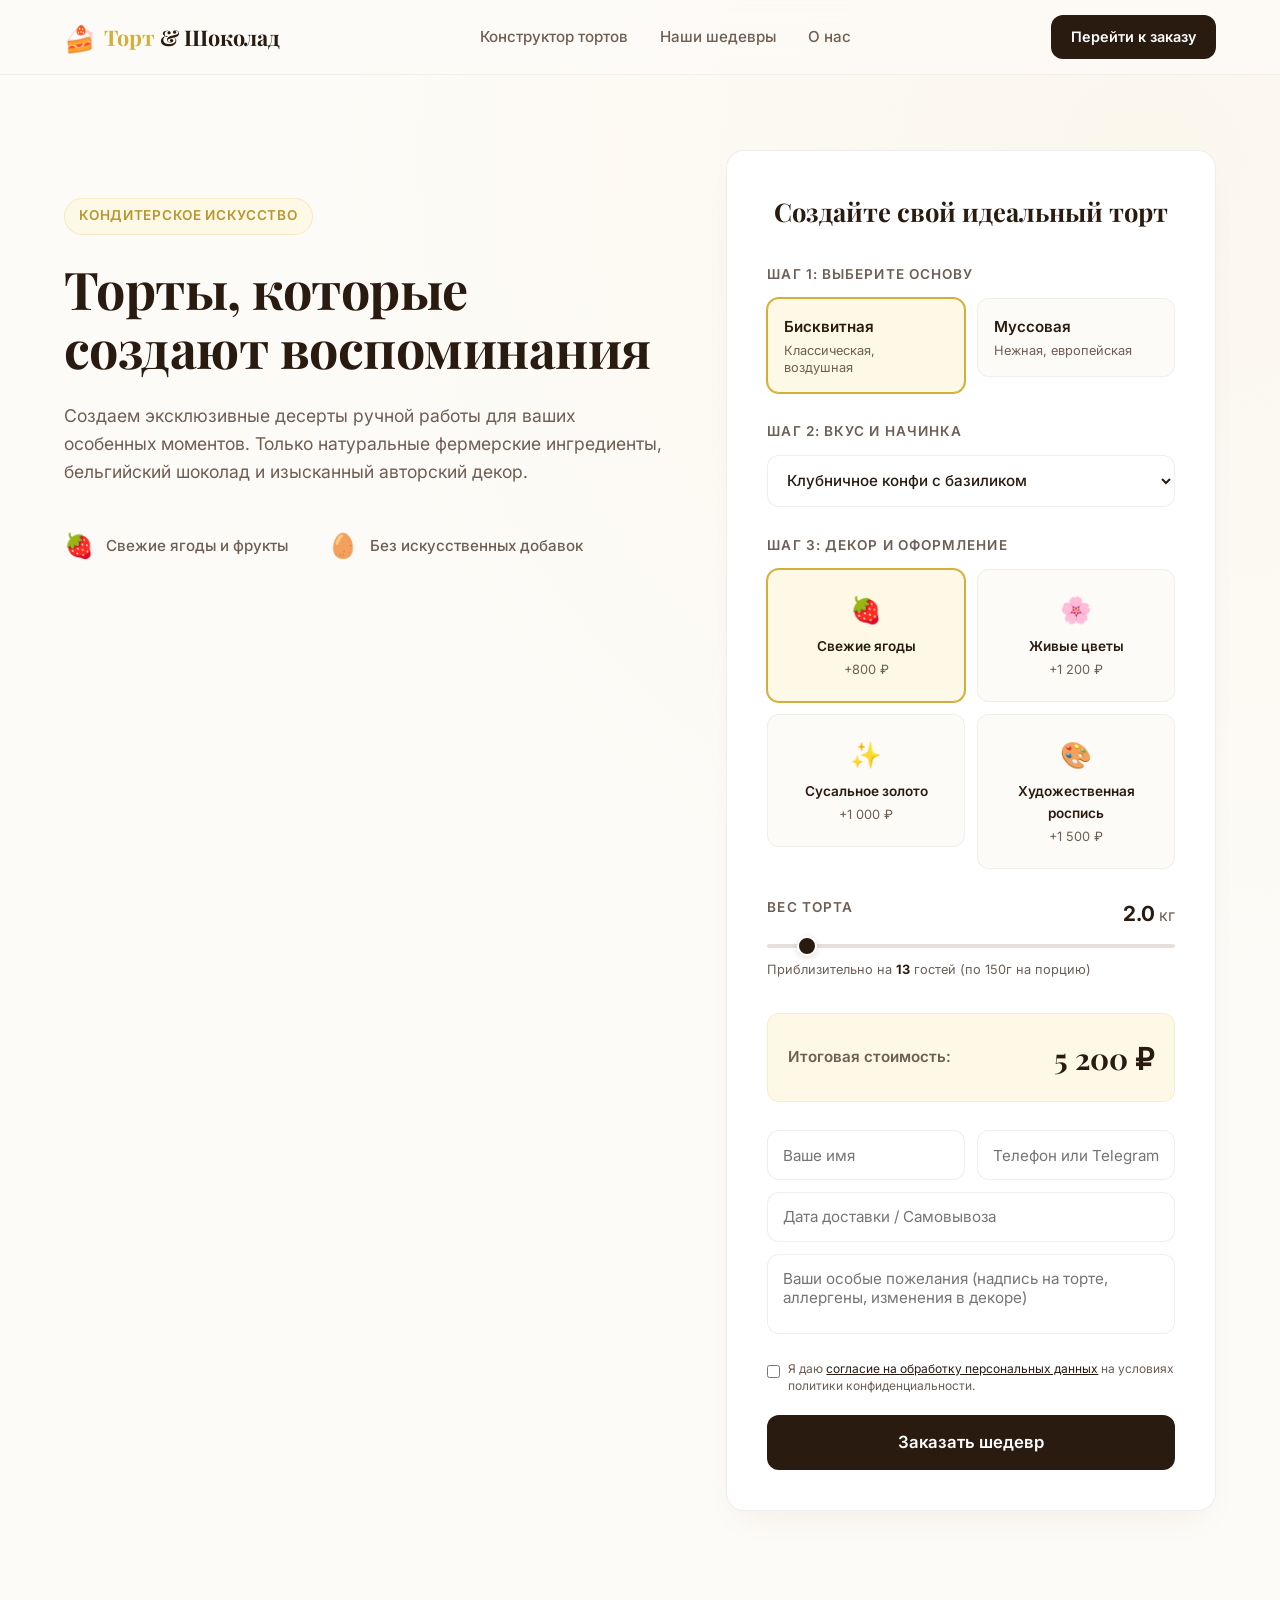
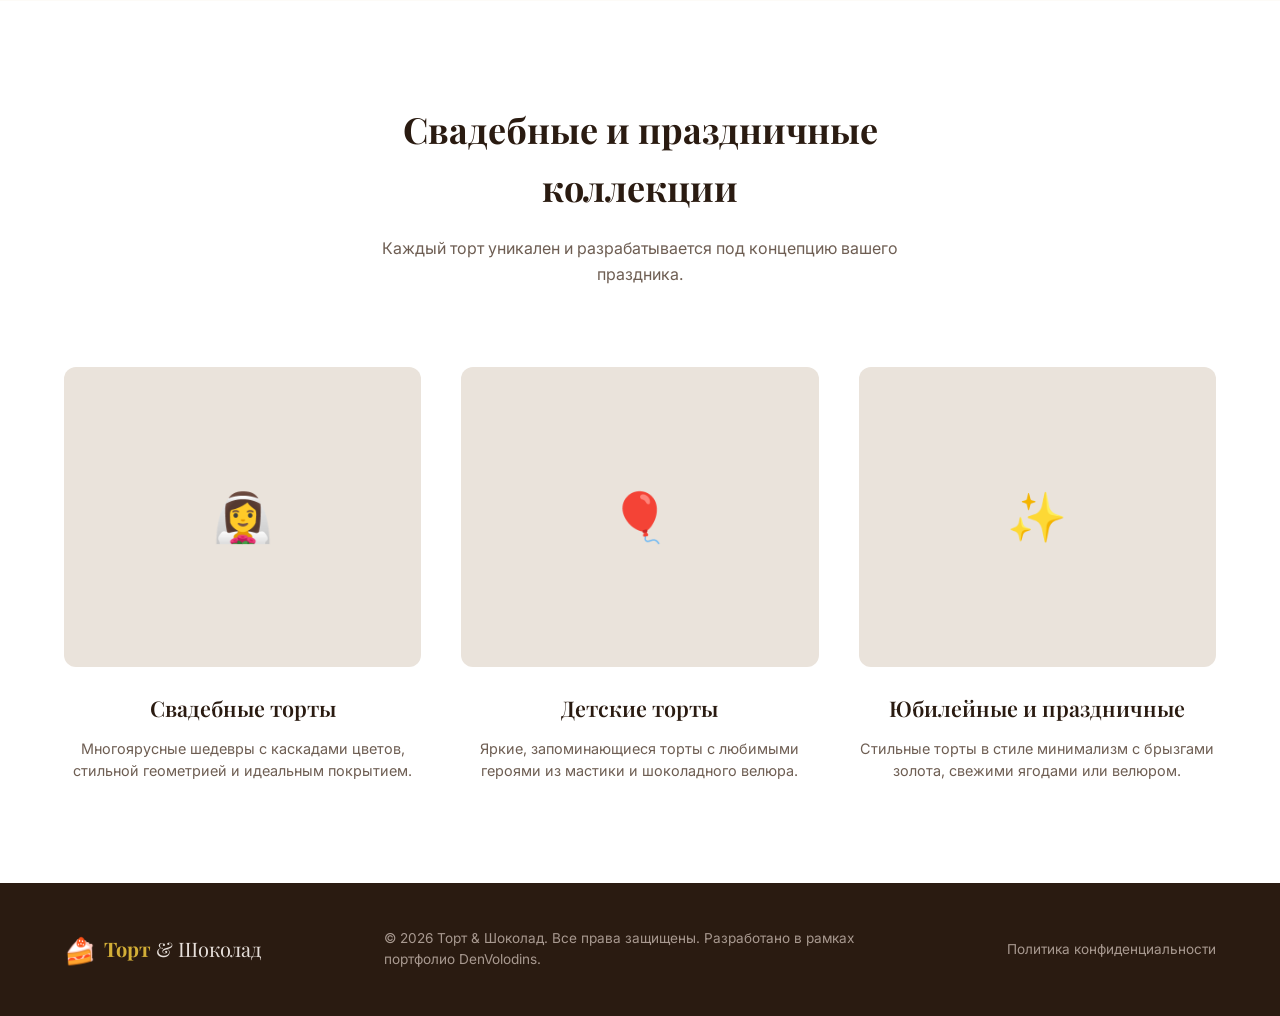
==== index.html @ acee3517 "Initial commit: Premium landing page and deployment script" ====
<!DOCTYPE html>
<html lang="ru">
<head>
    <meta charset="UTF-8">
    <meta name="viewport" content="width=device-width, initial-scale=1.0">
    <title>Торт и Шоколад — Авторские торты на заказ в Москве</title>
    <meta name="description" content="Эксклюзивные торты ручной работы из натуральных ингредиентов. Соберите свой идеальный торт в онлайн-конструкторе. Свадебные, детские и праздничные шедевры.">
    
    <!-- Google Fonts -->
    <link rel="preconnect" href="https://fonts.googleapis.com">
    <link rel="preconnect" href="https://fonts.gstatic.com" crossorigin>
    <link href="https://fonts.googleapis.com/css2?family=Inter:wght@300;400;500;600;700&family=Playfair+Display:ital,wght@0,400;0,600;0,700;1,400&display=swap" rel="stylesheet">
    
    <!-- Styles -->
    <link rel="stylesheet" href="styles.css">
</head>
<body>
    <!-- Header -->
    <header class="header">
        <div class="container header-container">
            <a href="#" class="logo">
                <span class="logo-icon">🍰</span>
                <span class="logo-text"><strong>Торт</strong> & Шоколад</span>
            </a>
            <nav class="nav" aria-label="Основная навигация">
                <a href="#constructor">Конструктор тортов</a>
                <a href="#gallery">Наши шедевры</a>
                <a href="#philosophy">О нас</a>
            </nav>
            <a href="#constructor" class="cta-btn-header">Перейти к заказу</a>
        </div>
    </header>

    <main>
        <!-- Hero Section -->
        <section class="hero-section">
            <div class="container hero-container">
                <div class="hero-info">
                    <span class="badge">Кондитерское искусство</span>
                    <h1>Торты, которые <br>создают воспоминания</h1>
                    <p class="hero-desc">Создаем эксклюзивные десерты ручной работы для ваших особенных моментов. Только натуральные фермерские ингредиенты, бельгийский шоколад и изысканный авторский декор.</p>
                    
                    <div class="features-mini">
                        <div class="feat-mini-item">
                            <span class="feat-icon">🍓</span>
                            <span>Свежие ягоды и фрукты</span>
                        </div>
                        <div class="feat-mini-item">
                            <span class="feat-icon">🥚</span>
                            <span>Без искусственных добавок</span>
                        </div>
                    </div>
                </div>

                <!-- Interactive Cake Constructor -->
                <div class="calc-card" id="constructor">
                    <h2>Создайте свой идеальный торт</h2>
                    
                    <form class="calc-form" id="bakeryForm">
                        <!-- Step 1: Base -->
                        <div class="form-group">
                            <label class="group-title">Шаг 1: Выберите основу</label>
                            <div class="selector-grid">
                                <label class="select-card">
                                    <input type="radio" name="base" value="biscuit" data-price="2200" checked>
                                    <span class="card-box">
                                        <span class="card-name">Бисквитная</span>
                                        <span class="card-desc">Классическая, воздушная</span>
                                    </span>
                                </label>
                                <label class="select-card">
                                    <input type="radio" name="base" value="mousse" data-price="2600">
                                    <span class="card-box">
                                        <span class="card-name">Муссовая</span>
                                        <span class="card-desc">Нежная, европейская</span>
                                    </span>
                                </label>
                            </div>
                        </div>

                        <!-- Step 2: Filling -->
                        <div class="form-group">
                            <label class="group-title">Шаг 2: Вкус и начинка</label>
                            <select id="fillingSelect" name="filling" class="select-input">
                                <option value="strawberry" data-extra="0">Клубничное конфи с базиликом</option>
                                <option value="chocolate" data-extra="200">Шоколадный ганаш с вишней</option>
                                <option value="caramel" data-extra="150">Соленая карамель с арахисом</option>
                                <option value="pistachio" data-extra="400">Фисташка-малина премиум</option>
                            </select>
                        </div>

                        <!-- Step 3: Decor -->
                        <div class="form-group">
                            <label class="group-title">Шаг 3: Декор и оформление</label>
                            <div class="decor-grid">
                                <label class="decor-item">
                                    <input type="checkbox" name="decor" value="berries" data-price="800" checked>
                                    <span class="decor-box">
                                        <span class="decor-icon">🍓</span>
                                        <span class="decor-name">Свежие ягоды</span>
                                        <span class="decor-price">+800 ₽</span>
                                    </span>
                                </label>
                                <label class="decor-item">
                                    <input type="checkbox" name="decor" value="flowers" data-price="1200">
                                    <span class="decor-box">
                                        <span class="decor-icon">🌸</span>
                                        <span class="decor-name">Живые цветы</span>
                                        <span class="decor-price">+1 200 ₽</span>
                                    </span>
                                </label>
                                <label class="decor-item">
                                    <input type="checkbox" name="decor" value="gold" data-price="1000">
                                    <span class="decor-box">
                                        <span class="decor-icon">✨</span>
                                        <span class="decor-name">Сусальное золото</span>
                                        <span class="decor-price">+1 000 ₽</span>
                                    </span>
                                </label>
                                <label class="decor-item">
                                    <input type="checkbox" name="decor" value="paint" data-price="1500">
                                    <span class="decor-box">
                                        <span class="decor-icon">🎨</span>
                                        <span class="decor-name">Художественная роспись</span>
                                        <span class="decor-price">+1 500 ₽</span>
                                    </span>
                                </label>
                            </div>
                        </div>

                        <!-- Step 4: Weight Slider -->
                        <div class="form-group">
                            <div class="slider-header">
                                <label for="weightRange" class="group-title">Вес торта</label>
                                <span class="slider-value"><strong id="weightVal">2.0</strong> кг</span>
                            </div>
                            <input type="range" id="weightRange" name="weight" min="1.5" max="8.0" step="0.5" value="2.0" class="range-slider">
                            <div class="servings-note">Приблизительно на <strong id="servingsVal">13</strong> гостей (по 150г на порцию)</div>
                        </div>

                        <!-- Price -->
                        <div class="price-display">
                            <span class="price-label">Итоговая стоимость:</span>
                            <span class="price-amount"><span id="totalPrice">5 200</span> ₽</span>
                        </div>

                        <!-- Contact Details -->
                        <div class="contact-inputs">
                            <div class="input-row">
                                <input type="text" name="name" placeholder="Ваше имя" required class="text-input">
                                <input type="text" name="contact" placeholder="Телефон или Telegram" required class="text-input">
                            </div>
                            <div class="input-row-single">
                                <input type="text" name="delivery" placeholder="Дата доставки / Самовывоза" required class="text-input" onfocus="(this.type='date')" onblur="if(!this.value)this.type='text'">
                            </div>
                            <textarea name="wishes" placeholder="Ваши особые пожелания (надпись на торте, аллергены, изменения в декоре)" class="textarea-input"></textarea>
                        </div>

                        <!-- Agreement Checkbox -->
                        <div class="form-agreement">
                            <input type="checkbox" id="agree" name="agreement" required>
                            <label for="agree">
                                Я даю <a href="privacy.html" target="_blank">согласие на обработку персональных данных</a> на условиях политики конфиденциальности.
                            </label>
                        </div>

                        <button type="submit" class="submit-btn">Заказать шедевр</button>
                    </form>
                </div>
            </div>
        </section>

        <!-- Gallery Section -->
        <section class="gallery-section" id="gallery">
            <div class="container">
                <div class="section-head">
                    <h2>Свадебные и праздничные коллекции</h2>
                    <p>Каждый торт уникален и разрабатывается под концепцию вашего праздника.</p>
                </div>
                <div class="gallery-grid">
                    <div class="gallery-card">
                        <div class="card-img-placeholder" style="background-color: #eae3db; height: 300px; border-radius: 12px; display: flex; align-items: center; justify-content: center; font-size: 3rem;">👰‍♀️</div>
                        <h3>Свадебные торты</h3>
                        <p>Многоярусные шедевры с каскадами цветов, стильной геометрией и идеальным покрытием.</p>
                    </div>
                    <div class="gallery-card">
                        <div class="card-img-placeholder" style="background-color: #eae3db; height: 300px; border-radius: 12px; display: flex; align-items: center; justify-content: center; font-size: 3rem;">🎈</div>
                        <h3>Детские торты</h3>
                        <p>Яркие, запоминающиеся торты с любимыми героями из мастики и шоколадного велюра.</p>
                    </div>
                    <div class="gallery-card">
                        <div class="card-img-placeholder" style="background-color: #eae3db; height: 300px; border-radius: 12px; display: flex; align-items: center; justify-content: center; font-size: 3rem;">✨</div>
                        <h3>Юбилейные и праздничные</h3>
                        <p>Стильные торты в стиле минимализм с брызгами золота, свежими ягодами или велюром.</p>
                    </div>
                </div>
            </div>
        </section>
    </main>

    <!-- Footer -->
    <footer class="footer">
        <div class="container footer-container">
            <div class="footer-brand">
                <span class="logo-icon">🍰</span>
                <span><strong>Торт</strong> & Шоколад</span>
            </div>
            <p class="footer-copy">&copy; 2026 Торт & Шоколад. Все права защищены. Разработано в рамках портфолио DenVolodins.</p>
            <a href="privacy.html" class="footer-link" target="_blank">Политика конфиденциальности</a>
        </div>
    </footer>

    <!-- Scripts -->
    <script src="script.js"></script>
</body>
</html>
---- styles.css ----
/* ==========================================
   BAKERY LANDING STYLES (styles.css)
   ========================================== */

:root {
    --primary: #d4af37;      /* Gold */
    --primary-hover: #b8962d;
    --primary-light: #fef9e7;
    --bg-body: #fdfbf7;      /* Warm Cream */
    --text-main: #2a1b11;    /* Chocolate */
    --text-muted: #6e5e53;   /* Warm Gray-Brown */
    --card-bg: #ffffff;
    --card-border: rgba(62, 39, 35, 0.08);
    --radius-lg: 18px;
    --radius-md: 12px;
    --shadow: 0 16px 36px -12px rgba(62, 39, 35, 0.06);
    --transition: all 0.25s cubic-bezier(0.4, 0, 0.2, 1);
}

* {
    box-sizing: border-box;
    margin: 0;
    padding: 0;
}

body {
    font-family: 'Inter', sans-serif;
    background-color: var(--bg-body);
    color: var(--text-main);
    line-height: 1.6;
    -webkit-font-smoothing: antialiased;
}

.container {
    max-width: 1200px;
    margin: 0 auto;
    padding: 0 1.5rem;
}

/* Header */
.header {
    background: rgba(253, 251, 247, 0.85);
    backdrop-filter: blur(12px);
    border-bottom: 1px solid rgba(62, 39, 35, 0.05);
    position: fixed;
    top: 0;
    left: 0;
    right: 0;
    z-index: 100;
    height: 75px;
}

.header-container {
    display: flex;
    justify-content: space-between;
    align-items: center;
    height: 100%;
}

.logo {
    display: flex;
    align-items: center;
    gap: 0.5rem;
    text-decoration: none;
    color: var(--text-main);
    font-family: 'Playfair Display', serif;
    font-size: 1.35rem;
    font-weight: 700;
}

.logo-icon {
    font-size: 1.6rem;
}

.logo-text strong {
    color: var(--primary);
}

.nav {
    display: flex;
    gap: 2rem;
}

.nav a {
    text-decoration: none;
    color: var(--text-muted);
    font-weight: 500;
    font-size: 0.95rem;
    transition: var(--transition);
}

.nav a:hover {
    color: var(--primary-hover);
}

.cta-btn-header {
    background: var(--text-main);
    color: white;
    padding: 0.65rem 1.25rem;
    border-radius: var(--radius-md);
    text-decoration: none;
    font-weight: 600;
    font-size: 0.9rem;
    transition: var(--transition);
}

.cta-btn-header:hover {
    background: var(--primary);
    transform: translateY(-1px);
}

/* Hero Section */
.hero-section {
    padding-top: 150px;
    padding-bottom: 90px;
    background: radial-gradient(circle at 90% 10%, rgba(212, 175, 55, 0.05) 0%, transparent 45%);
}

.hero-container {
    display: grid;
    grid-template-columns: 1.1fr 0.9fr;
    gap: 4rem;
    align-items: start;
}

.hero-info {
    padding-top: 3rem;
}

.badge {
    display: inline-block;
    background: var(--primary-light);
    color: var(--primary-hover);
    border: 1px solid rgba(212, 175, 55, 0.2);
    padding: 0.4rem 0.9rem;
    border-radius: 50px;
    font-weight: 600;
    font-size: 0.85rem;
    margin-bottom: 1.5rem;
    letter-spacing: 0.05em;
    text-transform: uppercase;
}

h1 {
    font-family: 'Playfair Display', serif;
    font-size: 3.25rem;
    font-weight: 700;
    line-height: 1.15;
    letter-spacing: -0.01em;
    margin-bottom: 1.5rem;
}

.hero-desc {
    font-size: 1.1rem;
    color: var(--text-muted);
    margin-bottom: 2.5rem;
}

.features-mini {
    display: flex;
    gap: 2.5rem;
}

.feat-mini-item {
    display: flex;
    align-items: center;
    gap: 0.75rem;
    font-weight: 500;
    font-size: 0.95rem;
    color: var(--text-muted);
}

.feat-icon {
    font-size: 1.5rem;
}

/* Calculator Card */
.calc-card {
    background: var(--card-bg);
    border: 1px solid var(--card-border);
    border-radius: var(--radius-lg);
    padding: 2.5rem;
    box-shadow: var(--shadow);
}

.calc-card h2 {
    font-family: 'Playfair Display', serif;
    font-size: 1.6rem;
    font-weight: 700;
    margin-bottom: 2rem;
    text-align: center;
}

.form-group {
    margin-bottom: 1.75rem;
}

.group-title {
    display: block;
    font-size: 0.85rem;
    font-weight: 600;
    text-transform: uppercase;
    letter-spacing: 0.08em;
    color: var(--text-muted);
    margin-bottom: 0.75rem;
}

/* Selector Grid for Base */
.selector-grid {
    display: grid;
    grid-template-columns: 1fr 1fr;
    gap: 0.75rem;
}

.select-card {
    cursor: pointer;
}

.select-card input {
    display: none;
}

.card-box {
    display: flex;
    flex-direction: column;
    background: var(--bg-body);
    border: 1px solid rgba(62, 39, 35, 0.06);
    border-radius: var(--radius-md);
    padding: 1rem;
    transition: var(--transition);
}

.card-name {
    font-weight: 600;
    font-size: 0.95rem;
    margin-bottom: 0.25rem;
}

.card-desc {
    font-size: 0.8rem;
    color: var(--text-muted);
    line-height: 1.3;
}

.select-card input:checked + .card-box {
    border-color: var(--primary);
    background: var(--primary-light);
    box-shadow: 0 0 0 1px var(--primary);
}

/* Select Input */
.select-input {
    width: 100%;
    padding: 0.9rem;
    border-radius: var(--radius-md);
    border: 1px solid rgba(62, 39, 35, 0.08);
    font-family: inherit;
    font-size: 0.95rem;
    font-weight: 500;
    outline: none;
    background-color: white;
    cursor: pointer;
    color: var(--text-main);
    transition: var(--transition);
}

.select-input:focus {
    border-color: var(--primary);
}

/* Decor Grid */
.decor-grid {
    display: grid;
    grid-template-columns: repeat(2, 1fr);
    gap: 0.75rem;
}

.decor-item {
    cursor: pointer;
}

.decor-item input {
    display: none;
}

.decor-box {
    display: flex;
    flex-direction: column;
    align-items: center;
    text-align: center;
    background: var(--bg-body);
    border: 1px solid rgba(62, 39, 35, 0.06);
    border-radius: var(--radius-md);
    padding: 1.25rem 0.75rem;
    transition: var(--transition);
}

.decor-icon {
    font-size: 1.6rem;
    margin-bottom: 0.35rem;
}

.decor-name {
    font-size: 0.85rem;
    font-weight: 600;
}

.decor-price {
    font-size: 0.8rem;
    color: var(--text-muted);
    margin-top: 0.15rem;
}

.decor-item input:checked + .decor-box {
    border-color: var(--primary);
    background: var(--primary-light);
    color: var(--text-main);
    box-shadow: 0 0 0 1px var(--primary);
}

/* Slider */
.slider-header {
    display: flex;
    justify-content: space-between;
    align-items: center;
}

.slider-value {
    font-size: 1rem;
    color: var(--text-muted);
}

.slider-value strong {
    font-size: 1.3rem;
    color: var(--text-main);
}

.range-slider {
    width: 100%;
    height: 4px;
    background: #e6dfda;
    border-radius: 5px;
    outline: none;
    -webkit-appearance: none;
    margin-top: 0.6rem;
    margin-bottom: 0.5rem;
}

.range-slider::-webkit-slider-thumb {
    -webkit-appearance: none;
    width: 20px;
    height: 20px;
    border-radius: 50%;
    background: var(--text-main);
    border: 2px solid white;
    cursor: pointer;
    box-shadow: 0 2px 6px rgba(62, 39, 35, 0.15);
    transition: var(--transition);
}

.range-slider::-webkit-slider-thumb:hover {
    transform: scale(1.15);
    background: var(--primary);
}

.servings-note {
    font-size: 0.8rem;
    color: var(--text-muted);
    margin-top: 0.25rem;
}

.servings-note strong {
    color: var(--text-main);
}

/* Price Display */
.price-display {
    background: var(--primary-light);
    border-radius: var(--radius-md);
    padding: 1.25rem;
    display: flex;
    justify-content: space-between;
    align-items: center;
    margin-top: 2rem;
    border: 1px solid rgba(212, 175, 55, 0.15);
}

.price-label {
    font-size: 0.95rem;
    font-weight: 600;
    color: var(--text-muted);
}

.price-amount {
    font-size: 1.85rem;
    font-weight: 700;
    color: var(--text-main);
    font-family: 'Playfair Display', serif;
}

/* Contact Details */
.contact-inputs {
    margin-top: 1.75rem;
}

.input-row {
    display: grid;
    grid-template-columns: 1fr 1fr;
    gap: 0.75rem;
    margin-bottom: 0.75rem;
}

.input-row-single {
    margin-bottom: 0.75rem;
}

.text-input, .textarea-input {
    width: 100%;
    padding: 0.9rem;
    border-radius: var(--radius-md);
    border: 1px solid rgba(62, 39, 35, 0.08);
    font-family: inherit;
    font-size: 0.95rem;
    outline: none;
    transition: var(--transition);
}

.text-input:focus, .textarea-input:focus {
    border-color: var(--primary);
    background: white;
}

.textarea-input {
    height: 80px;
    resize: none;
}

/* Agreement Checkbox */
.form-agreement {
    display: flex;
    gap: 0.5rem;
    align-items: flex-start;
    margin-top: 1.25rem;
    margin-bottom: 1.25rem;
}

.form-agreement input {
    margin-top: 0.25rem;
    cursor: pointer;
}

.form-agreement label {
    font-size: 0.75rem;
    color: var(--text-muted);
    line-height: 1.4;
}

.form-agreement a {
    color: var(--text-main);
    text-decoration: underline;
}

/* Submit Button */
.submit-btn {
    width: 100%;
    background: var(--text-main);
    color: white;
    border: none;
    padding: 1.1rem;
    border-radius: var(--radius-md);
    font-family: inherit;
    font-size: 1.05rem;
    font-weight: 600;
    cursor: pointer;
    transition: var(--transition);
}

.submit-btn:hover {
    background: var(--primary);
    transform: translateY(-2px);
    box-shadow: 0 6px 20px rgba(212, 175, 55, 0.15);
}

/* Gallery Section */
.gallery-section {
    padding: 100px 0;
    background: white;
}

.section-head {
    text-align: center;
    max-width: 600px;
    margin: 0 auto 5rem;
}

.section-head h2 {
    font-family: 'Playfair Display', serif;
    font-size: 2.25rem;
    font-weight: 700;
    margin-bottom: 1.25rem;
}

.section-head p {
    color: var(--text-muted);
}

.gallery-grid {
    display: grid;
    grid-template-columns: repeat(3, 1fr);
    gap: 2.5rem;
}

.gallery-card {
    text-align: center;
}

.gallery-card h3 {
    font-family: 'Playfair Display', serif;
    font-size: 1.35rem;
    font-weight: 600;
    margin-top: 1.5rem;
    margin-bottom: 0.75rem;
}

.gallery-card p {
    font-size: 0.9rem;
    color: var(--text-muted);
    line-height: 1.55;
}

/* Footer */
.footer {
    background: var(--text-main);
    color: #e6dfda;
    padding: 45px 0;
}

.footer-container {
    display: flex;
    justify-content: space-between;
    align-items: center;
    flex-wrap: wrap;
    gap: 1.5rem;
}

.footer-brand {
    display: flex;
    align-items: center;
    gap: 0.5rem;
    font-family: 'Playfair Display', serif;
    font-size: 1.25rem;
}

.footer-brand strong {
    color: var(--primary);
}

.footer-copy {
    font-size: 0.85rem;
    color: #a89990;
    max-width: 500px;
}

.footer-link {
    color: #a89990;
    font-size: 0.85rem;
    text-decoration: none;
    transition: var(--transition);
}

.footer-link:hover {
    color: var(--primary);
}

/* Responsive */
@media (max-width: 1024px) {
    .hero-container {
        grid-template-columns: 1fr;
        gap: 3rem;
    }
    .hero-info {
        text-align: center;
    }
    .features-mini {
        justify-content: center;
    }
    .gallery-grid {
        grid-template-columns: 1fr;
        max-width: 500px;
        margin: 0 auto;
    }
}

@media (max-width: 640px) {
    h1 {
        font-size: 2.35rem;
    }
    .calc-card {
        padding: 1.5rem;
    }
    .decor-grid {
        grid-template-columns: 1fr;
    }
    .input-row {
        grid-template-columns: 1fr;
    }
    .footer-container {
        flex-direction: column;
        text-align: center;
    }
    .nav {
        display: none;
    }
}
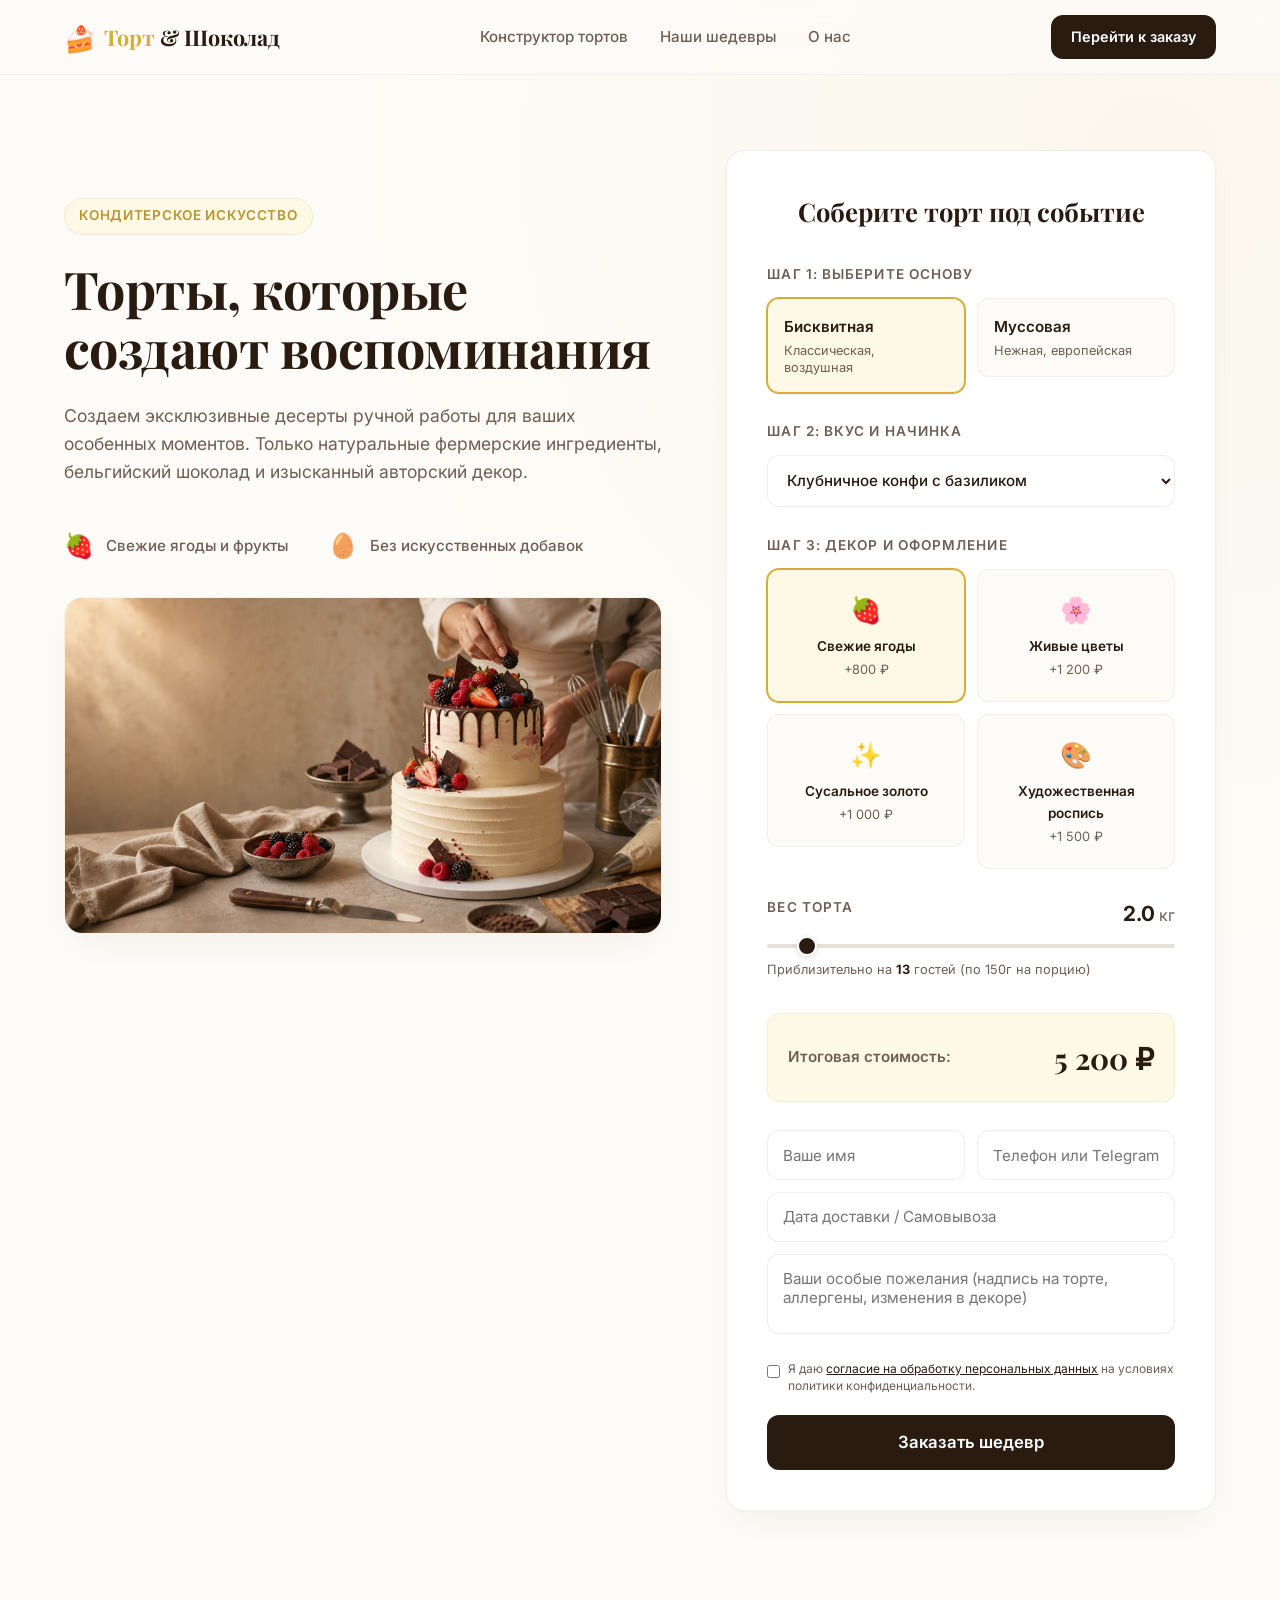
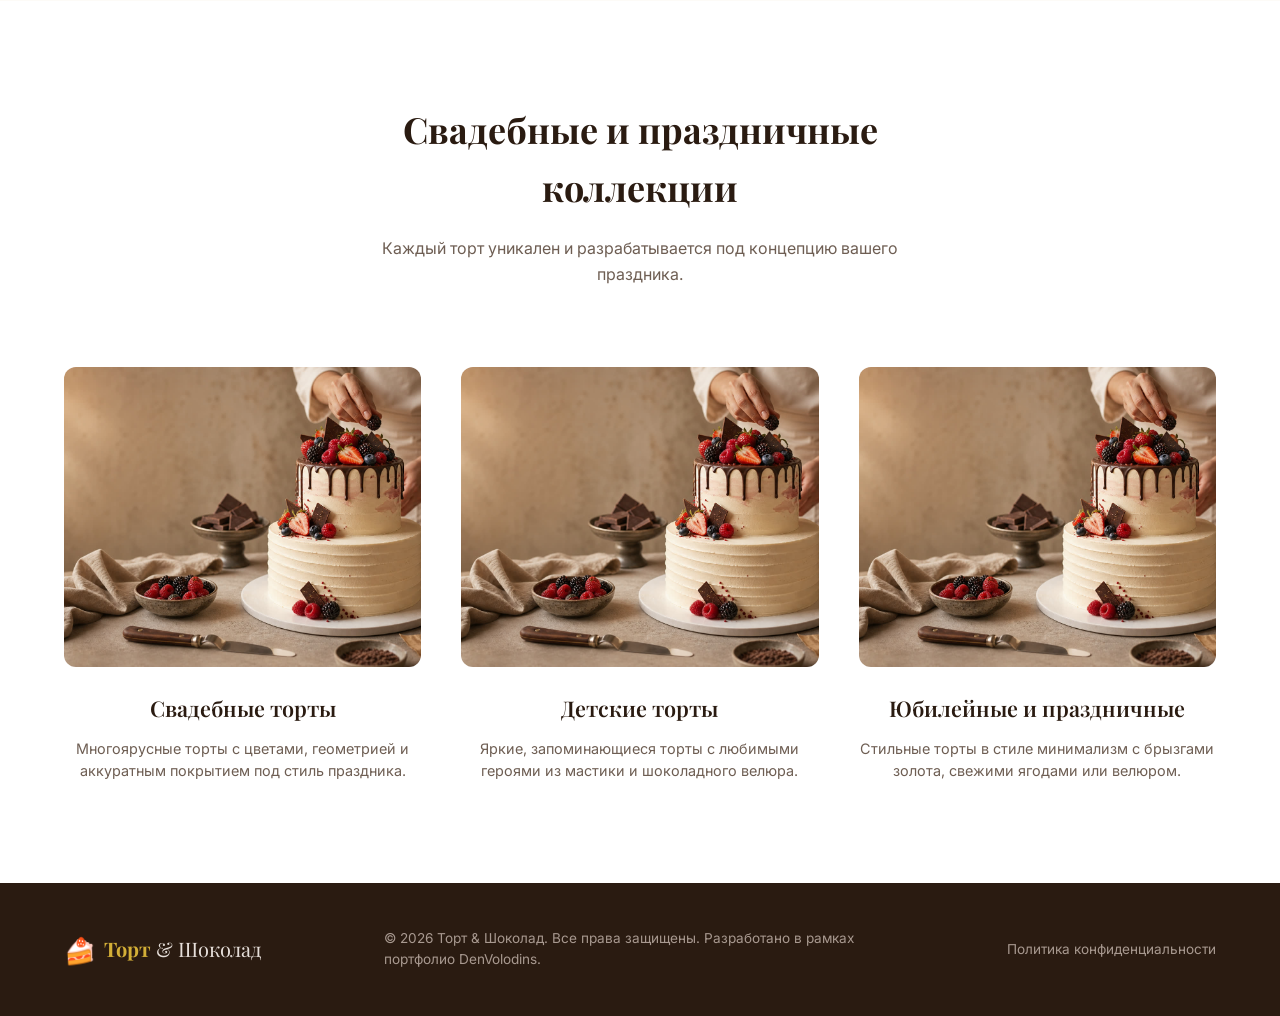
==== commit 8207624e: "Add premium bakery visuals" ====
--- a/index.html
+++ b/index.html
@@ -4,7 +4,7 @@
     <meta charset="UTF-8">
     <meta name="viewport" content="width=device-width, initial-scale=1.0">
     <title>Торт и Шоколад — Авторские торты на заказ в Москве</title>
-    <meta name="description" content="Эксклюзивные торты ручной работы из натуральных ингредиентов. Соберите свой идеальный торт в онлайн-конструкторе. Свадебные, детские и праздничные шедевры.">
+    <meta name="description" content="Торты ручной работы под событие, вкус и формат доставки. Соберите торт в онлайн-конструкторе: начинка, декор, вес и дата.">
     
     <!-- Google Fonts -->
     <link rel="preconnect" href="https://fonts.googleapis.com">
@@ -50,11 +50,14 @@
                             <span>Без искусственных добавок</span>
                         </div>
                     </div>
+                    <div class="hero-photo">
+                        <img src="assets/images/bakery-premium-hero.jpg" alt="Авторский торт, ягоды, шоколад и кондитерские инструменты" loading="eager" decoding="async">
+                    </div>
                 </div>
 
                 <!-- Interactive Cake Constructor -->
                 <div class="calc-card" id="constructor">
-                    <h2>Создайте свой идеальный торт</h2>
+                    <h2>Соберите торт под событие</h2>
                     
                     <form class="calc-form" id="bakeryForm">
                         <!-- Step 1: Base -->
@@ -179,17 +182,17 @@
                 </div>
                 <div class="gallery-grid">
                     <div class="gallery-card">
-                        <div class="card-img-placeholder" style="background-color: #eae3db; height: 300px; border-radius: 12px; display: flex; align-items: center; justify-content: center; font-size: 3rem;">👰‍♀️</div>
+                        <img class="gallery-img" src="assets/images/bakery-premium-hero.jpg" alt="Премиальный авторский торт для события" loading="lazy" decoding="async">
                         <h3>Свадебные торты</h3>
-                        <p>Многоярусные шедевры с каскадами цветов, стильной геометрией и идеальным покрытием.</p>
+                        <p>Многоярусные торты с цветами, геометрией и аккуратным покрытием под стиль праздника.</p>
                     </div>
                     <div class="gallery-card">
-                        <div class="card-img-placeholder" style="background-color: #eae3db; height: 300px; border-radius: 12px; display: flex; align-items: center; justify-content: center; font-size: 3rem;">🎈</div>
+                        <img class="gallery-img" src="assets/images/bakery-premium-hero.jpg" alt="Шоколад, ягоды и декор для праздничного торта" loading="lazy" decoding="async">
                         <h3>Детские торты</h3>
                         <p>Яркие, запоминающиеся торты с любимыми героями из мастики и шоколадного велюра.</p>
                     </div>
                     <div class="gallery-card">
-                        <div class="card-img-placeholder" style="background-color: #eae3db; height: 300px; border-radius: 12px; display: flex; align-items: center; justify-content: center; font-size: 3rem;">✨</div>
+                        <img class="gallery-img" src="assets/images/bakery-premium-hero.jpg" alt="Кондитерская витрина с тортом и натуральными ингредиентами" loading="lazy" decoding="async">
                         <h3>Юбилейные и праздничные</h3>
                         <p>Стильные торты в стиле минимализм с брызгами золота, свежими ягодами или велюром.</p>
                     </div>
--- a/styles.css
+++ b/styles.css
@@ -174,6 +174,27 @@
     font-size: 1.5rem;
 }
 
+.hero-photo {
+    margin-top: 2rem;
+    border-radius: var(--radius-lg);
+    overflow: hidden;
+    border: 1px solid rgba(212, 175, 55, 0.16);
+    box-shadow: var(--shadow);
+    background: var(--card-bg);
+}
+
+.hero-photo img,
+.gallery-img {
+    display: block;
+    width: 100%;
+    object-fit: cover;
+    object-position: center;
+}
+
+.hero-photo img {
+    aspect-ratio: 16 / 9;
+}
+
 /* Calculator Card */
 .calc-card {
     background: var(--card-bg);
@@ -373,6 +394,12 @@
     color: var(--text-main);
 }
 
+.gallery-img {
+    height: 300px;
+    border-radius: 12px;
+    margin-bottom: 1.25rem;
+}
+
 /* Price Display */
 .price-display {
     background: var(--primary-light);
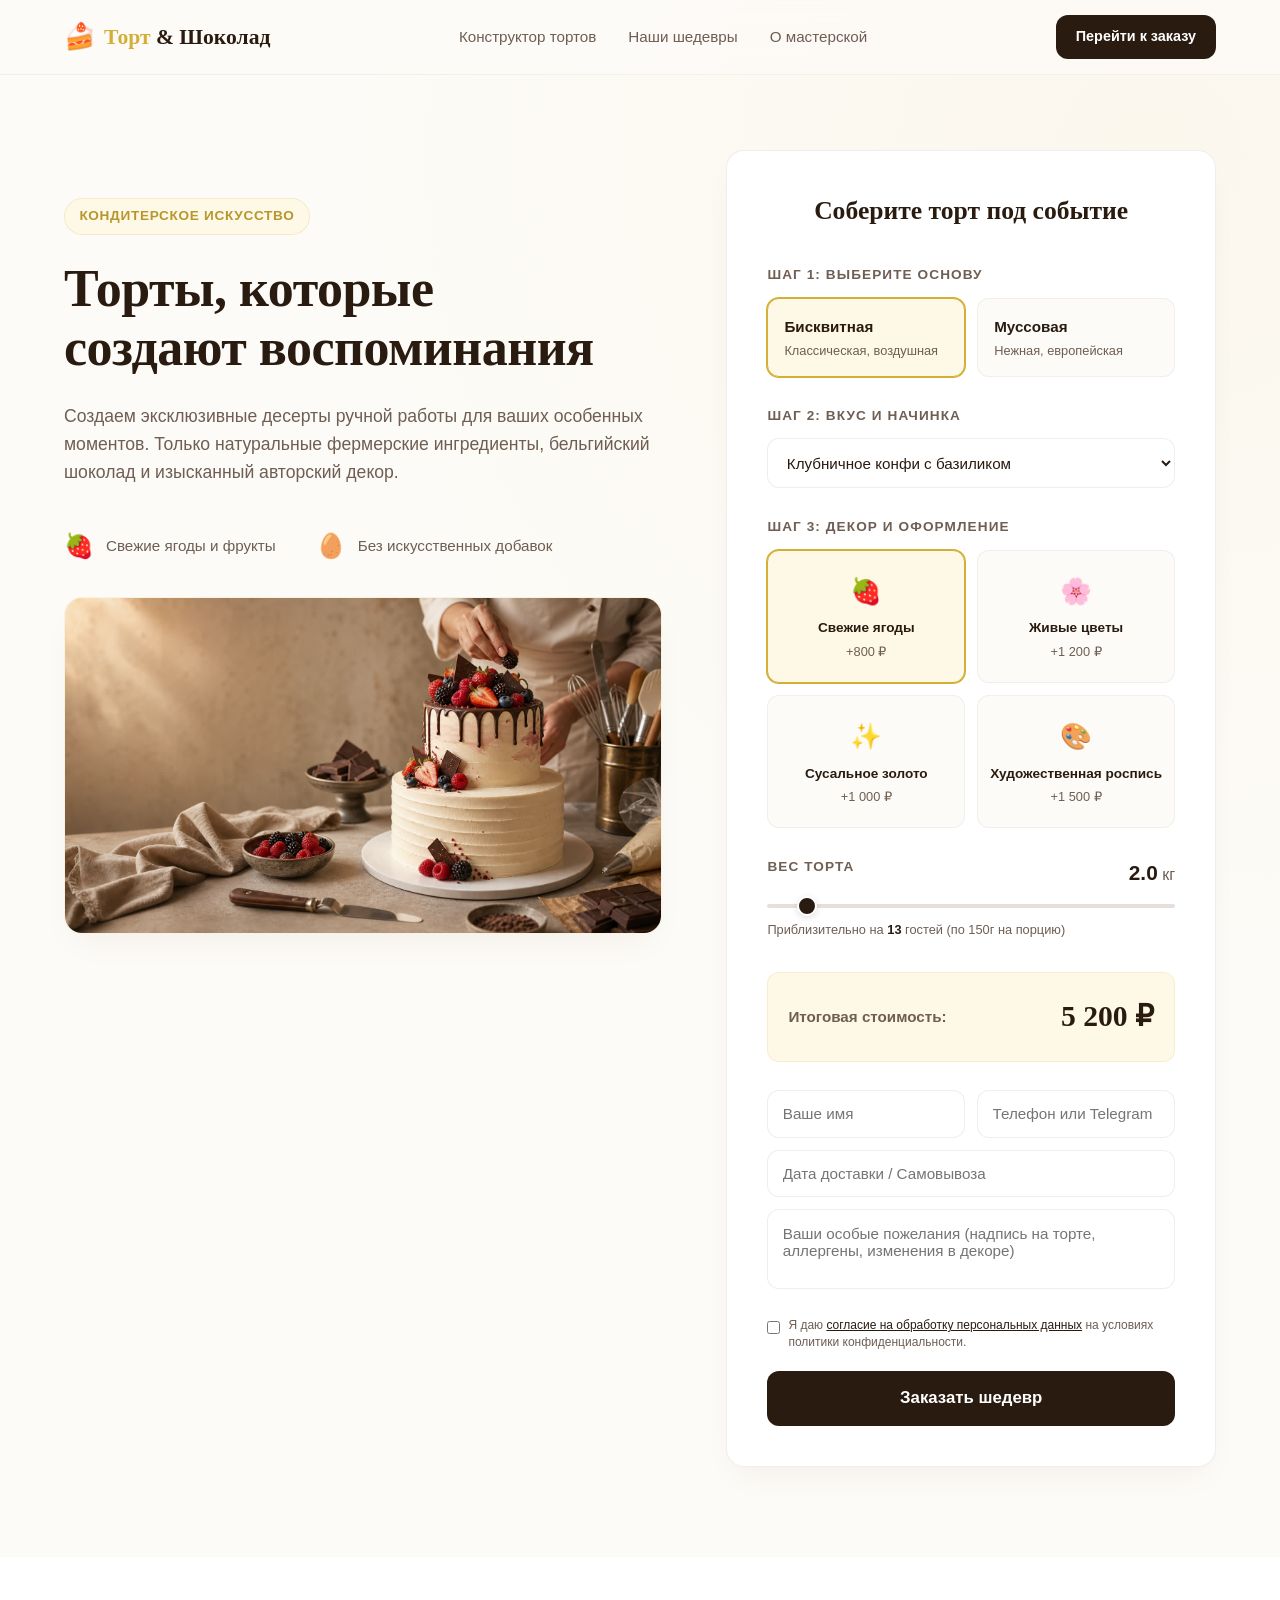
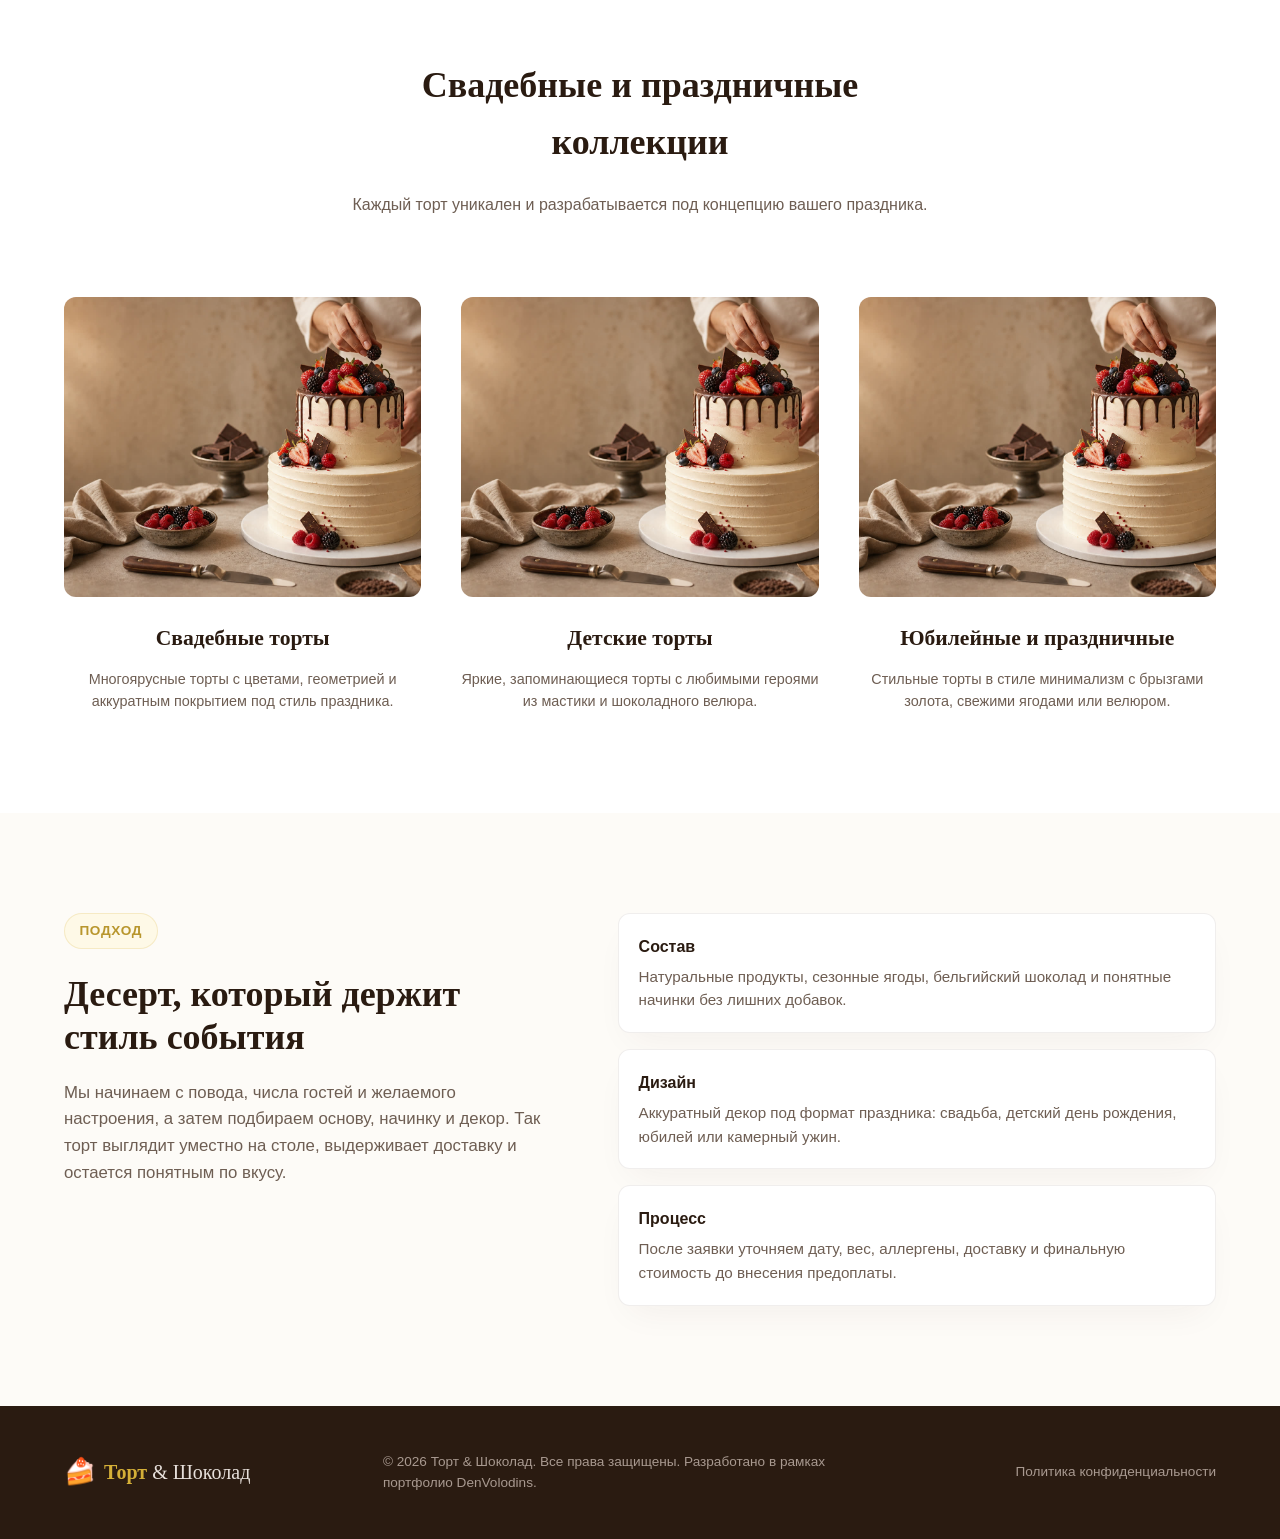
==== commit 427f9796: "Fix bakery landing QA issues" ====
--- a/index.html
+++ b/index.html
@@ -5,11 +5,6 @@
     <meta name="viewport" content="width=device-width, initial-scale=1.0">
     <title>Торт и Шоколад — Авторские торты на заказ в Москве</title>
     <meta name="description" content="Торты ручной работы под событие, вкус и формат доставки. Соберите торт в онлайн-конструкторе: начинка, декор, вес и дата.">
-    
-    <!-- Google Fonts -->
-    <link rel="preconnect" href="https://fonts.googleapis.com">
-    <link rel="preconnect" href="https://fonts.gstatic.com" crossorigin>
-    <link href="https://fonts.googleapis.com/css2?family=Inter:wght@300;400;500;600;700&family=Playfair+Display:ital,wght@0,400;0,600;0,700;1,400&display=swap" rel="stylesheet">
     
     <!-- Styles -->
     <link rel="stylesheet" href="styles.css">
@@ -25,7 +20,7 @@
             <nav class="nav" aria-label="Основная навигация">
                 <a href="#constructor">Конструктор тортов</a>
                 <a href="#gallery">Наши шедевры</a>
-                <a href="#philosophy">О нас</a>
+                <a href="#philosophy">О мастерской</a>
             </nav>
             <a href="#constructor" class="cta-btn-header">Перейти к заказу</a>
         </div>
@@ -37,7 +32,7 @@
             <div class="container hero-container">
                 <div class="hero-info">
                     <span class="badge">Кондитерское искусство</span>
-                    <h1>Торты, которые <br>создают воспоминания</h1>
+                    <h1>Торты, которые <br>создают <br class="mobile-only-break">воспоминания</h1>
                     <p class="hero-desc">Создаем эксклюзивные десерты ручной работы для ваших особенных моментов. Только натуральные фермерские ингредиенты, бельгийский шоколад и изысканный авторский декор.</p>
                     
                     <div class="features-mini">
@@ -57,7 +52,7 @@
 
                 <!-- Interactive Cake Constructor -->
                 <div class="calc-card" id="constructor">
-                    <h2>Соберите торт под событие</h2>
+                    <h2>Соберите торт под <br class="mobile-only-break">событие</h2>
                     
                     <form class="calc-form" id="bakeryForm">
                         <!-- Step 1: Base -->
@@ -199,6 +194,31 @@
                 </div>
             </div>
         </section>
+
+        <!-- Philosophy Section -->
+        <section class="philosophy-section" id="philosophy">
+            <div class="container philosophy-container">
+                <div class="philosophy-copy">
+                    <span class="badge">Подход</span>
+                    <h2>Десерт, который держит стиль события</h2>
+                    <p>Мы начинаем с повода, числа гостей и желаемого настроения, а затем подбираем основу, начинку и декор. Так торт выглядит уместно на столе, выдерживает доставку и остается понятным по вкусу.</p>
+                </div>
+                <div class="philosophy-list" aria-label="Принципы мастерской">
+                    <div>
+                        <strong>Состав</strong>
+                        <span>Натуральные продукты, сезонные ягоды, бельгийский шоколад и понятные начинки без лишних добавок.</span>
+                    </div>
+                    <div>
+                        <strong>Дизайн</strong>
+                        <span>Аккуратный декор под формат праздника: свадьба, детский день рождения, юбилей или камерный ужин.</span>
+                    </div>
+                    <div>
+                        <strong>Процесс</strong>
+                        <span>После заявки уточняем дату, вес, аллергены, доставку и финальную стоимость до внесения предоплаты.</span>
+                    </div>
+                </div>
+            </div>
+        </section>
     </main>
 
     <!-- Footer -->
--- a/styles.css
+++ b/styles.css
@@ -15,6 +15,8 @@
     --radius-md: 12px;
     --shadow: 0 16px 36px -12px rgba(62, 39, 35, 0.06);
     --transition: all 0.25s cubic-bezier(0.4, 0, 0.2, 1);
+    --font-body: -apple-system, BlinkMacSystemFont, "Segoe UI", Arial, sans-serif;
+    --font-display: Georgia, "Times New Roman", serif;
 }
 
 * {
@@ -24,11 +26,12 @@
 }
 
 body {
-    font-family: 'Inter', sans-serif;
+    font-family: var(--font-body);
     background-color: var(--bg-body);
     color: var(--text-main);
     line-height: 1.6;
     -webkit-font-smoothing: antialiased;
+    overflow-x: clip;
 }
 
 .container {
@@ -55,6 +58,7 @@
     justify-content: space-between;
     align-items: center;
     height: 100%;
+    min-width: 0;
 }
 
 .logo {
@@ -63,7 +67,7 @@
     gap: 0.5rem;
     text-decoration: none;
     color: var(--text-main);
-    font-family: 'Playfair Display', serif;
+    font-family: var(--font-display);
     font-size: 1.35rem;
     font-weight: 700;
 }
@@ -121,10 +125,12 @@
     grid-template-columns: 1.1fr 0.9fr;
     gap: 4rem;
     align-items: start;
+    min-width: 0;
 }
 
 .hero-info {
     padding-top: 3rem;
+    min-width: 0;
 }
 
 .badge {
@@ -142,7 +148,7 @@
 }
 
 h1 {
-    font-family: 'Playfair Display', serif;
+    font-family: var(--font-display);
     font-size: 3.25rem;
     font-weight: 700;
     line-height: 1.15;
@@ -181,18 +187,26 @@
     border: 1px solid rgba(212, 175, 55, 0.16);
     box-shadow: var(--shadow);
     background: var(--card-bg);
+    max-width: 100%;
+    min-width: 0;
 }
 
 .hero-photo img,
 .gallery-img {
     display: block;
     width: 100%;
+    max-width: 100%;
+    min-width: 0;
     object-fit: cover;
     object-position: center;
 }
 
 .hero-photo img {
     aspect-ratio: 16 / 9;
+}
+
+.mobile-only-break {
+    display: none;
 }
 
 /* Calculator Card */
@@ -202,10 +216,11 @@
     border-radius: var(--radius-lg);
     padding: 2.5rem;
     box-shadow: var(--shadow);
+    min-width: 0;
 }
 
 .calc-card h2 {
-    font-family: 'Playfair Display', serif;
+    font-family: var(--font-display);
     font-size: 1.6rem;
     font-weight: 700;
     margin-bottom: 2rem;
@@ -272,6 +287,7 @@
 /* Select Input */
 .select-input {
     width: 100%;
+    min-width: 0;
     padding: 0.9rem;
     border-radius: var(--radius-md);
     border: 1px solid rgba(62, 39, 35, 0.08);
@@ -422,7 +438,7 @@
     font-size: 1.85rem;
     font-weight: 700;
     color: var(--text-main);
-    font-family: 'Playfair Display', serif;
+    font-family: var(--font-display);
 }
 
 /* Contact Details */
@@ -443,6 +459,7 @@
 
 .text-input, .textarea-input {
     width: 100%;
+    min-width: 0;
     padding: 0.9rem;
     border-radius: var(--radius-md);
     border: 1px solid rgba(62, 39, 35, 0.08);
@@ -490,6 +507,7 @@
 /* Submit Button */
 .submit-btn {
     width: 100%;
+    min-width: 0;
     background: var(--text-main);
     color: white;
     border: none;
@@ -521,7 +539,7 @@
 }
 
 .section-head h2 {
-    font-family: 'Playfair Display', serif;
+    font-family: var(--font-display);
     font-size: 2.25rem;
     font-weight: 700;
     margin-bottom: 1.25rem;
@@ -535,18 +553,72 @@
     display: grid;
     grid-template-columns: repeat(3, 1fr);
     gap: 2.5rem;
+    min-width: 0;
 }
 
 .gallery-card {
     text-align: center;
+    min-width: 0;
 }
 
 .gallery-card h3 {
-    font-family: 'Playfair Display', serif;
+    font-family: var(--font-display);
     font-size: 1.35rem;
     font-weight: 600;
     margin-top: 1.5rem;
     margin-bottom: 0.75rem;
+}
+
+/* Philosophy Section */
+.philosophy-section {
+    padding: 100px 0;
+    background: var(--bg-body);
+}
+
+.philosophy-container {
+    display: grid;
+    grid-template-columns: 0.9fr 1.1fr;
+    gap: 4rem;
+    align-items: start;
+    min-width: 0;
+}
+
+.philosophy-copy h2 {
+    font-family: var(--font-display);
+    font-size: 2.25rem;
+    line-height: 1.2;
+    margin-bottom: 1.25rem;
+}
+
+.philosophy-copy p {
+    color: var(--text-muted);
+    font-size: 1.05rem;
+}
+
+.philosophy-list {
+    display: grid;
+    gap: 1rem;
+}
+
+.philosophy-list div {
+    background: var(--card-bg);
+    border: 1px solid var(--card-border);
+    border-radius: var(--radius-md);
+    padding: 1.25rem;
+    box-shadow: var(--shadow);
+}
+
+.philosophy-list strong {
+    display: block;
+    margin-bottom: 0.35rem;
+    font-size: 1rem;
+}
+
+.philosophy-list span {
+    display: block;
+    color: var(--text-muted);
+    font-size: 0.95rem;
+    line-height: 1.55;
 }
 
 .gallery-card p {
@@ -574,7 +646,7 @@
     display: flex;
     align-items: center;
     gap: 0.5rem;
-    font-family: 'Playfair Display', serif;
+    font-family: var(--font-display);
     font-size: 1.25rem;
 }
 
@@ -616,17 +688,74 @@
         max-width: 500px;
         margin: 0 auto;
     }
+    .philosophy-container {
+        grid-template-columns: 1fr;
+        gap: 2rem;
+    }
 }
 
 @media (max-width: 640px) {
+    .container {
+        padding: 0 1rem;
+    }
+    .header {
+        height: 68px;
+    }
+    .logo {
+        min-width: 0;
+        font-size: 1.08rem;
+        white-space: nowrap;
+    }
+    .logo-icon {
+        font-size: 1.35rem;
+    }
+    .cta-btn-header {
+        display: none;
+    }
+    .hero-section {
+        padding-top: 115px;
+        padding-bottom: 56px;
+    }
+    .mobile-only-break {
+        display: inline;
+    }
     h1 {
-        font-size: 2.35rem;
+        font-size: 1.62rem;
+        max-width: 21rem;
+        margin-left: auto;
+        margin-right: auto;
+        overflow-wrap: break-word;
+    }
+    .hero-desc {
+        max-width: 18.5rem;
+        margin-left: auto;
+        margin-right: auto;
+        font-size: 0.9rem;
+    }
+    .features-mini {
+        flex-direction: column;
+        gap: 0.9rem;
+        align-items: center;
     }
     .calc-card {
-        padding: 1.5rem;
+        padding: 1.5rem 1.25rem;
+    }
+    .calc-card h2,
+    .section-head h2,
+    .philosophy-copy h2 {
+        font-size: 1.48rem;
+        line-height: 1.25;
+    }
+    .selector-grid {
+        grid-template-columns: 1fr;
     }
     .decor-grid {
         grid-template-columns: 1fr;
+    }
+    .price-display {
+        align-items: flex-start;
+        flex-direction: column;
+        gap: 0.35rem;
     }
     .input-row {
         grid-template-columns: 1fr;
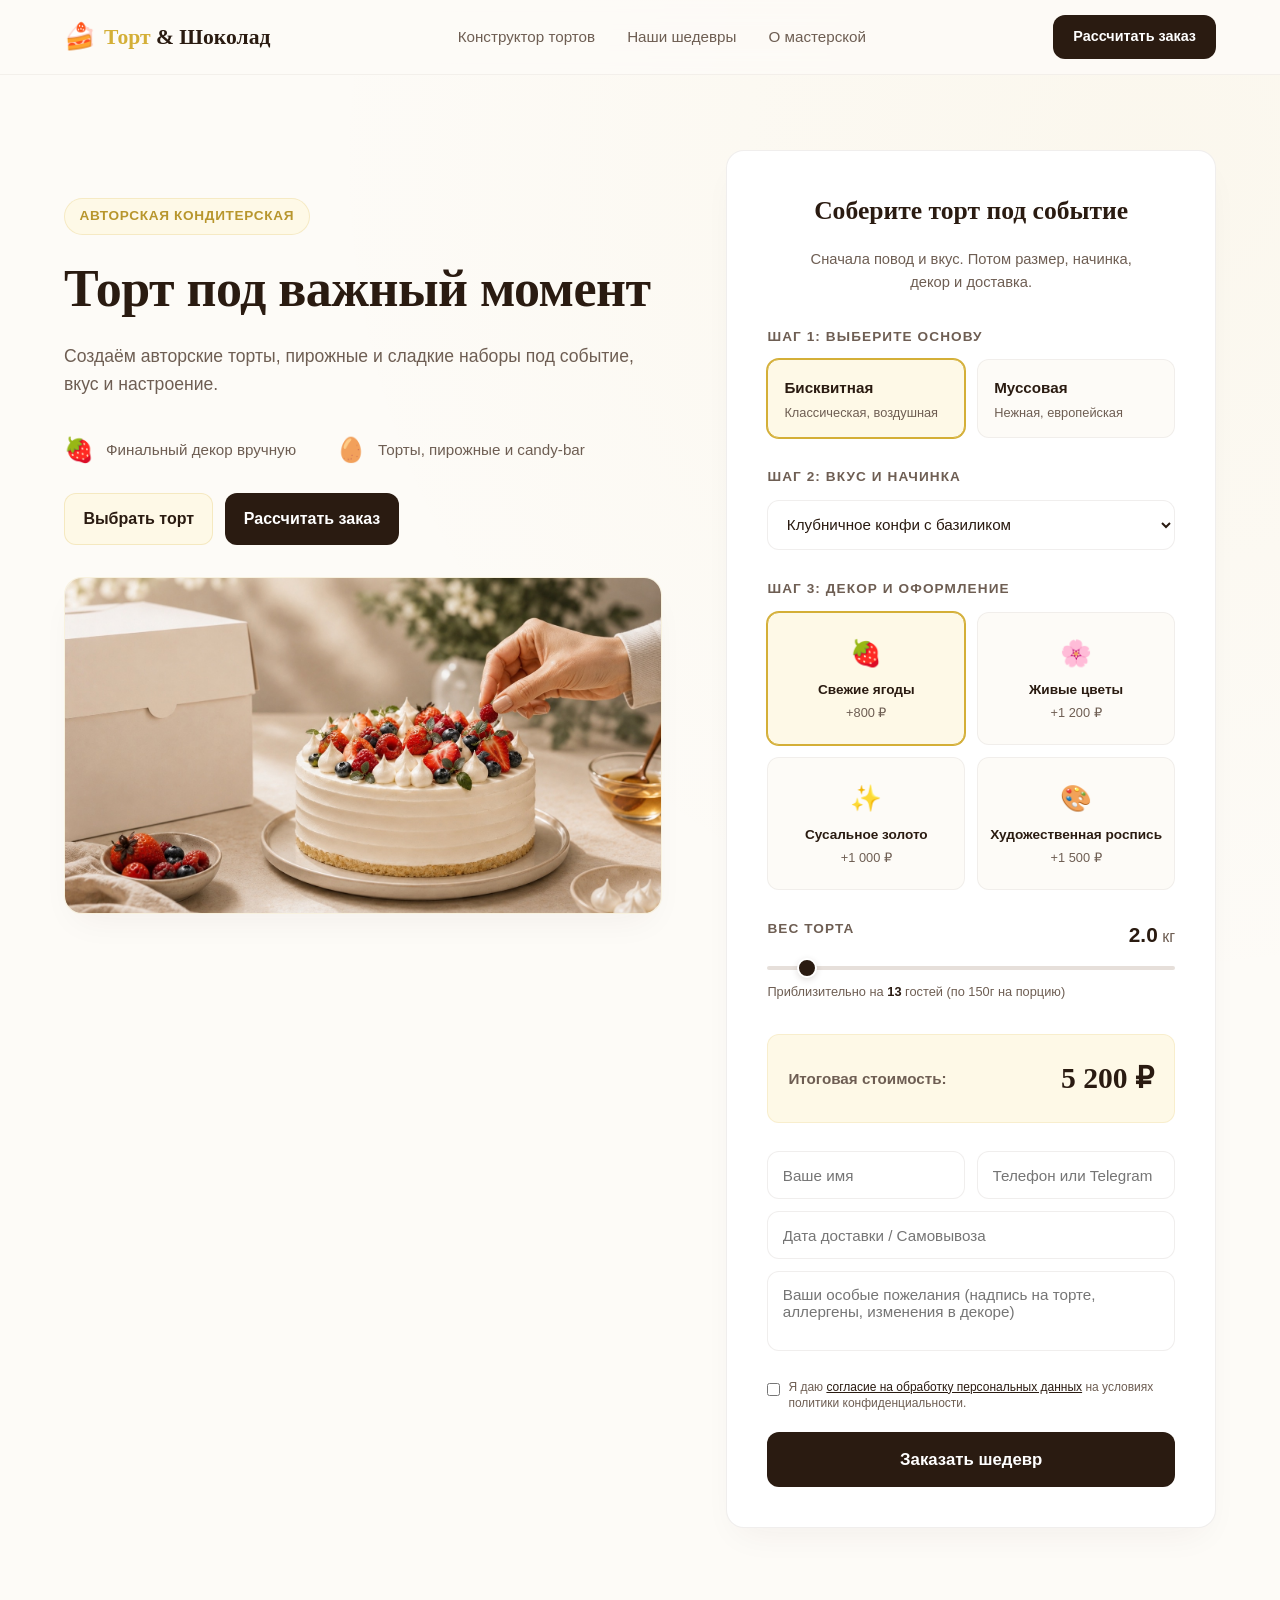
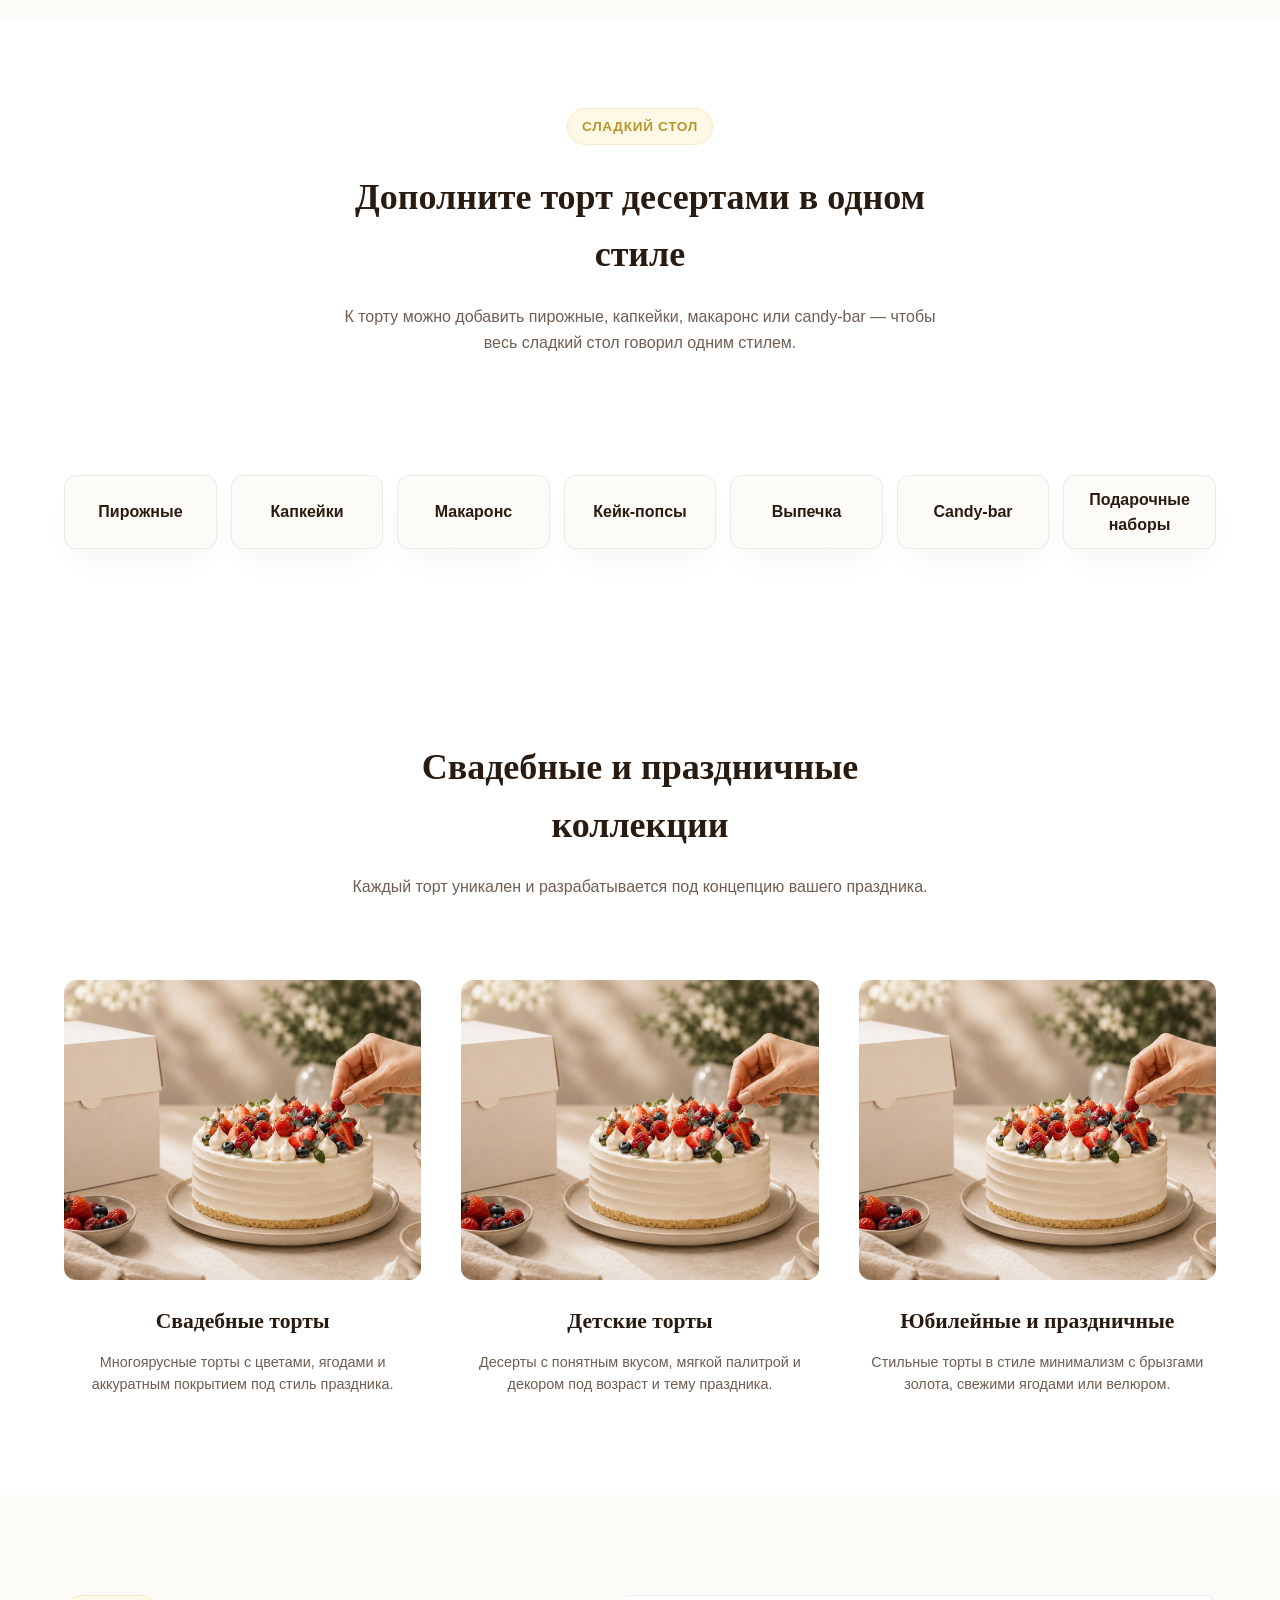
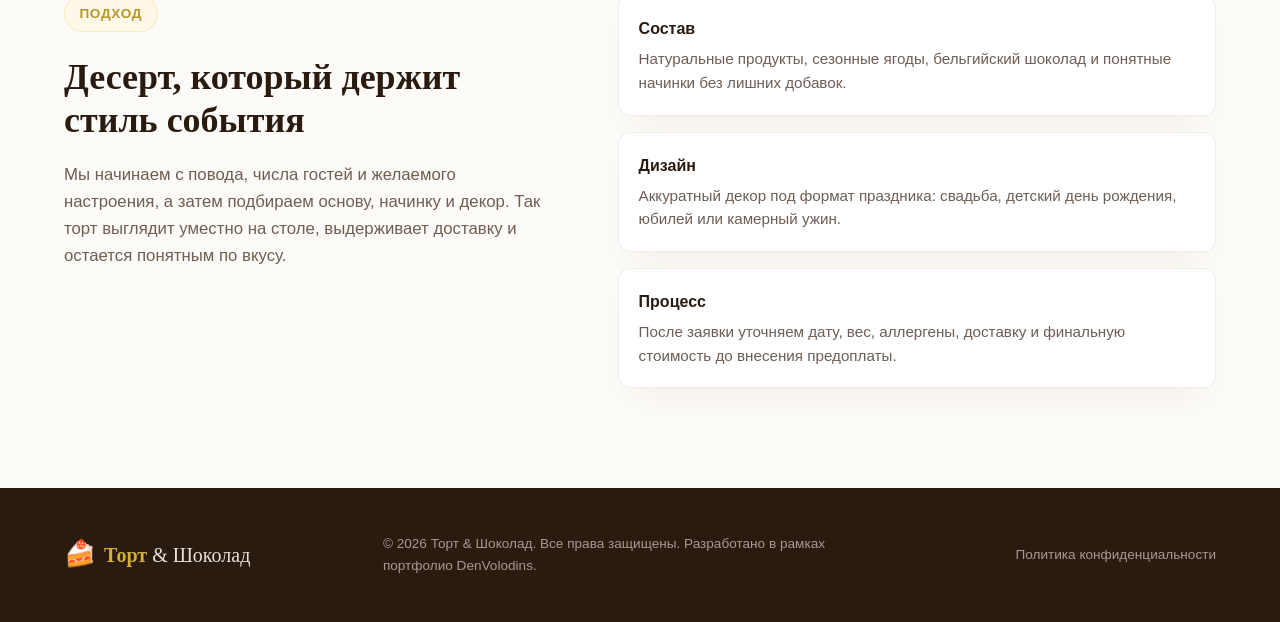
==== commit 9e1d3431: "Apply approved bakery antigravity hero" ====
--- a/index.html
+++ b/index.html
@@ -10,6 +10,14 @@
     <link rel="stylesheet" href="styles.css">
 </head>
 <body>
+    <div class="preloader" aria-hidden="true">
+        <div class="preloader-cake">
+            <span class="preloader-berry"></span>
+            <span class="preloader-cream"></span>
+        </div>
+        <span class="preloader-text">Готовим эскиз торта...</span>
+    </div>
+
     <!-- Header -->
     <header class="header">
         <div class="container header-container">
@@ -22,7 +30,7 @@
                 <a href="#gallery">Наши шедевры</a>
                 <a href="#philosophy">О мастерской</a>
             </nav>
-            <a href="#constructor" class="cta-btn-header">Перейти к заказу</a>
+            <a href="#constructor" class="cta-btn-header">Рассчитать заказ</a>
         </div>
     </header>
 
@@ -31,28 +39,33 @@
         <section class="hero-section">
             <div class="container hero-container">
                 <div class="hero-info">
-                    <span class="badge">Кондитерское искусство</span>
-                    <h1>Торты, которые <br>создают <br class="mobile-only-break">воспоминания</h1>
-                    <p class="hero-desc">Создаем эксклюзивные десерты ручной работы для ваших особенных моментов. Только натуральные фермерские ингредиенты, бельгийский шоколад и изысканный авторский декор.</p>
+                    <span class="badge">Авторская кондитерская</span>
+                    <h1>Торт под важный момент</h1>
+                    <p class="hero-desc">Создаём авторские торты, пирожные и сладкие наборы под событие, вкус и настроение.</p>
                     
                     <div class="features-mini">
                         <div class="feat-mini-item">
                             <span class="feat-icon">🍓</span>
-                            <span>Свежие ягоды и фрукты</span>
+                            <span>Финальный декор вручную</span>
                         </div>
                         <div class="feat-mini-item">
                             <span class="feat-icon">🥚</span>
-                            <span>Без искусственных добавок</span>
-                        </div>
+                            <span>Торты, пирожные и candy-bar</span>
+                        </div>
+                    </div>
+                    <div class="hero-actions" aria-label="Основные действия">
+                        <a href="#gallery" class="hero-btn hero-btn-secondary">Выбрать торт</a>
+                        <a href="#constructor" class="hero-btn hero-btn-primary">Рассчитать заказ</a>
                     </div>
                     <div class="hero-photo">
-                        <img src="assets/images/bakery-premium-hero.jpg" alt="Авторский торт, ягоды, шоколад и кондитерские инструменты" loading="eager" decoding="async">
+                        <img src="assets/images/bakery-premium-hero.jpg" alt="Кондитер добавляет ягоду на авторский кремовый торт" loading="eager" decoding="async">
                     </div>
                 </div>
 
                 <!-- Interactive Cake Constructor -->
                 <div class="calc-card" id="constructor">
                     <h2>Соберите торт под <br class="mobile-only-break">событие</h2>
+                    <p class="calc-intro">Сначала повод и вкус. Потом размер, начинка, декор и доставка.</p>
                     
                     <form class="calc-form" id="bakeryForm">
                         <!-- Step 1: Base -->
@@ -168,6 +181,26 @@
             </div>
         </section>
 
+        <!-- Add-ons Section -->
+        <section class="addons-section" id="addons">
+            <div class="container addons-container">
+                <div class="section-head addons-head">
+                    <span class="badge">Сладкий стол</span>
+                    <h2>Дополните торт десертами в одном стиле</h2>
+                    <p>К торту можно добавить пирожные, капкейки, макаронс или candy-bar — чтобы весь сладкий стол говорил одним стилем.</p>
+                </div>
+                <div class="addons-grid" aria-label="Дополнительные услуги">
+                    <div>Пирожные</div>
+                    <div>Капкейки</div>
+                    <div>Макаронс</div>
+                    <div>Кейк-попсы</div>
+                    <div>Выпечка</div>
+                    <div>Candy-bar</div>
+                    <div>Подарочные наборы</div>
+                </div>
+            </div>
+        </section>
+
         <!-- Gallery Section -->
         <section class="gallery-section" id="gallery">
             <div class="container">
@@ -179,12 +212,12 @@
                     <div class="gallery-card">
                         <img class="gallery-img" src="assets/images/bakery-premium-hero.jpg" alt="Премиальный авторский торт для события" loading="lazy" decoding="async">
                         <h3>Свадебные торты</h3>
-                        <p>Многоярусные торты с цветами, геометрией и аккуратным покрытием под стиль праздника.</p>
+                        <p>Многоярусные торты с цветами, ягодами и аккуратным покрытием под стиль праздника.</p>
                     </div>
                     <div class="gallery-card">
                         <img class="gallery-img" src="assets/images/bakery-premium-hero.jpg" alt="Шоколад, ягоды и декор для праздничного торта" loading="lazy" decoding="async">
                         <h3>Детские торты</h3>
-                        <p>Яркие, запоминающиеся торты с любимыми героями из мастики и шоколадного велюра.</p>
+                        <p>Десерты с понятным вкусом, мягкой палитрой и декором под возраст и тему праздника.</p>
                     </div>
                     <div class="gallery-card">
                         <img class="gallery-img" src="assets/images/bakery-premium-hero.jpg" alt="Кондитерская витрина с тортом и натуральными ингредиентами" loading="lazy" decoding="async">
--- a/styles.css
+++ b/styles.css
@@ -34,6 +34,117 @@
     overflow-x: clip;
 }
 
+.preloader {
+    position: fixed;
+    inset: 0;
+    z-index: 999;
+    display: grid;
+    place-items: center;
+    align-content: center;
+    gap: 1rem;
+    background: var(--bg-body);
+    opacity: 1;
+    visibility: visible;
+    transition: opacity 0.45s ease, visibility 0.45s ease;
+}
+
+.preloader.is-hidden {
+    opacity: 0;
+    visibility: hidden;
+    pointer-events: none;
+}
+
+.preloader-cake {
+    position: relative;
+    width: 74px;
+    height: 48px;
+    border: 2px solid rgba(42, 27, 17, 0.34);
+    border-top: 0;
+    border-radius: 0 0 28px 28px;
+    opacity: 0;
+    transform: translateY(8px);
+    animation: cakeOutline 0.45s ease forwards;
+}
+
+.preloader-cake::before {
+    content: "";
+    position: absolute;
+    left: 9px;
+    right: 9px;
+    top: -10px;
+    height: 18px;
+    border: 2px solid rgba(42, 27, 17, 0.34);
+    border-bottom: 0;
+    border-radius: 50% 50% 0 0;
+}
+
+.preloader-berry,
+.preloader-cream {
+    position: absolute;
+    display: block;
+    border-radius: 999px;
+    opacity: 0;
+    transform: scale(0.5);
+}
+
+.preloader-berry {
+    top: -15px;
+    left: 30px;
+    width: 11px;
+    height: 11px;
+    background: #c84532;
+    animation: accentDot 0.32s ease 0.45s forwards;
+}
+
+.preloader-cream {
+    top: -17px;
+    left: 45px;
+    width: 9px;
+    height: 13px;
+    background: #fff7ea;
+    border: 1px solid rgba(42, 27, 17, 0.08);
+    border-radius: 999px 999px 999px 0;
+    transform: rotate(-35deg) scale(0.5);
+    animation: creamDot 0.32s ease 0.65s forwards;
+}
+
+.preloader-text {
+    color: var(--text-muted);
+    font-size: 0.92rem;
+    font-weight: 600;
+    opacity: 0;
+    transform: translateY(6px);
+    animation: fadeUp 0.35s ease 0.82s forwards;
+}
+
+@keyframes cakeOutline {
+    to {
+        opacity: 1;
+        transform: translateY(0);
+    }
+}
+
+@keyframes accentDot {
+    to {
+        opacity: 1;
+        transform: scale(1);
+    }
+}
+
+@keyframes creamDot {
+    to {
+        opacity: 1;
+        transform: rotate(-35deg) scale(1);
+    }
+}
+
+@keyframes fadeUp {
+    to {
+        opacity: 1;
+        transform: translateY(0);
+    }
+}
+
 .container {
     max-width: 1200px;
     margin: 0 auto;
@@ -159,12 +270,13 @@
 .hero-desc {
     font-size: 1.1rem;
     color: var(--text-muted);
-    margin-bottom: 2.5rem;
+    margin-bottom: 2rem;
 }
 
 .features-mini {
     display: flex;
     gap: 2.5rem;
+    margin-bottom: 1.5rem;
 }
 
 .feat-mini-item {
@@ -178,6 +290,40 @@
 
 .feat-icon {
     font-size: 1.5rem;
+}
+
+.hero-actions {
+    display: flex;
+    flex-wrap: wrap;
+    gap: 0.75rem;
+    margin-bottom: 2rem;
+}
+
+.hero-btn {
+    display: inline-flex;
+    align-items: center;
+    justify-content: center;
+    min-height: 46px;
+    padding: 0.75rem 1.15rem;
+    border-radius: var(--radius-md);
+    font-weight: 700;
+    text-decoration: none;
+    transition: var(--transition);
+}
+
+.hero-btn-primary {
+    background: var(--text-main);
+    color: white;
+}
+
+.hero-btn-secondary {
+    background: var(--primary-light);
+    color: var(--text-main);
+    border: 1px solid rgba(212, 175, 55, 0.22);
+}
+
+.hero-btn:hover {
+    transform: translateY(-1px);
 }
 
 .hero-photo {
@@ -203,6 +349,8 @@
 
 .hero-photo img {
     aspect-ratio: 16 / 9;
+    object-position: 58% 48%;
+    animation: heroLight 8s ease-in-out infinite alternate;
 }
 
 .mobile-only-break {
@@ -224,6 +372,15 @@
     font-size: 1.6rem;
     font-weight: 700;
     margin-bottom: 2rem;
+    text-align: center;
+}
+
+.calc-intro {
+    margin: -1rem auto 2rem;
+    max-width: 360px;
+    color: var(--text-muted);
+    font-size: 0.92rem;
+    line-height: 1.55;
     text-align: center;
 }
 
@@ -414,6 +571,7 @@
     height: 300px;
     border-radius: 12px;
     margin-bottom: 1.25rem;
+    object-position: center;
 }
 
 /* Price Display */
@@ -532,6 +690,59 @@
     background: white;
 }
 
+.addons-section {
+    padding: 90px 0;
+    background: white;
+}
+
+.addons-container {
+    display: grid;
+    gap: 2.5rem;
+}
+
+.addons-head {
+    margin-bottom: 0;
+}
+
+.addons-grid {
+    display: grid;
+    grid-template-columns: repeat(7, minmax(0, 1fr));
+    gap: 0.85rem;
+}
+
+.addons-grid div {
+    display: flex;
+    align-items: center;
+    justify-content: center;
+    min-height: 74px;
+    border: 1px solid var(--card-border);
+    border-radius: var(--radius-md);
+    background: var(--bg-body);
+    color: var(--text-main);
+    font-weight: 700;
+    text-align: center;
+    box-shadow: var(--shadow);
+    opacity: 0;
+    transform: translateY(10px);
+    animation: fadeUp 0.5s ease forwards;
+}
+
+.addons-grid div:nth-child(2) { animation-delay: 0.04s; }
+.addons-grid div:nth-child(3) { animation-delay: 0.08s; }
+.addons-grid div:nth-child(4) { animation-delay: 0.12s; }
+.addons-grid div:nth-child(5) { animation-delay: 0.16s; }
+.addons-grid div:nth-child(6) { animation-delay: 0.2s; }
+.addons-grid div:nth-child(7) { animation-delay: 0.24s; }
+
+@keyframes heroLight {
+    from {
+        filter: brightness(1);
+    }
+    to {
+        filter: brightness(1.04);
+    }
+}
+
 .section-head {
     text-align: center;
     max-width: 600px;
@@ -559,6 +770,30 @@
 .gallery-card {
     text-align: center;
     min-width: 0;
+    position: relative;
+    cursor: pointer;
+}
+
+.gallery-card::after {
+    content: "посмотреть вкус";
+    position: absolute;
+    left: 50%;
+    top: 286px;
+    transform: translate(-50%, 8px);
+    padding: 0.25rem 0.55rem;
+    border-radius: 999px;
+    background: rgba(200, 69, 50, 0.92);
+    color: white;
+    font-size: 0.74rem;
+    font-weight: 700;
+    opacity: 0;
+    transition: var(--transition);
+    pointer-events: none;
+}
+
+.gallery-card:hover::after {
+    opacity: 1;
+    transform: translate(-50%, 0);
 }
 
 .gallery-card h3 {
@@ -688,6 +923,12 @@
         max-width: 500px;
         margin: 0 auto;
     }
+    .addons-grid {
+        grid-template-columns: repeat(2, minmax(0, 1fr));
+        max-width: 560px;
+        margin: 0 auto;
+        width: 100%;
+    }
     .philosophy-container {
         grid-template-columns: 1fr;
         gap: 2rem;
@@ -737,6 +978,13 @@
         gap: 0.9rem;
         align-items: center;
     }
+    .hero-actions {
+        justify-content: center;
+    }
+    .hero-btn {
+        width: 100%;
+        max-width: 18.5rem;
+    }
     .calc-card {
         padding: 1.5rem 1.25rem;
     }
@@ -757,6 +1005,17 @@
         flex-direction: column;
         gap: 0.35rem;
     }
+    .addons-section,
+    .gallery-section,
+    .philosophy-section {
+        padding: 64px 0;
+    }
+    .addons-grid {
+        grid-template-columns: 1fr;
+    }
+    .gallery-card::after {
+        display: none;
+    }
     .input-row {
         grid-template-columns: 1fr;
     }
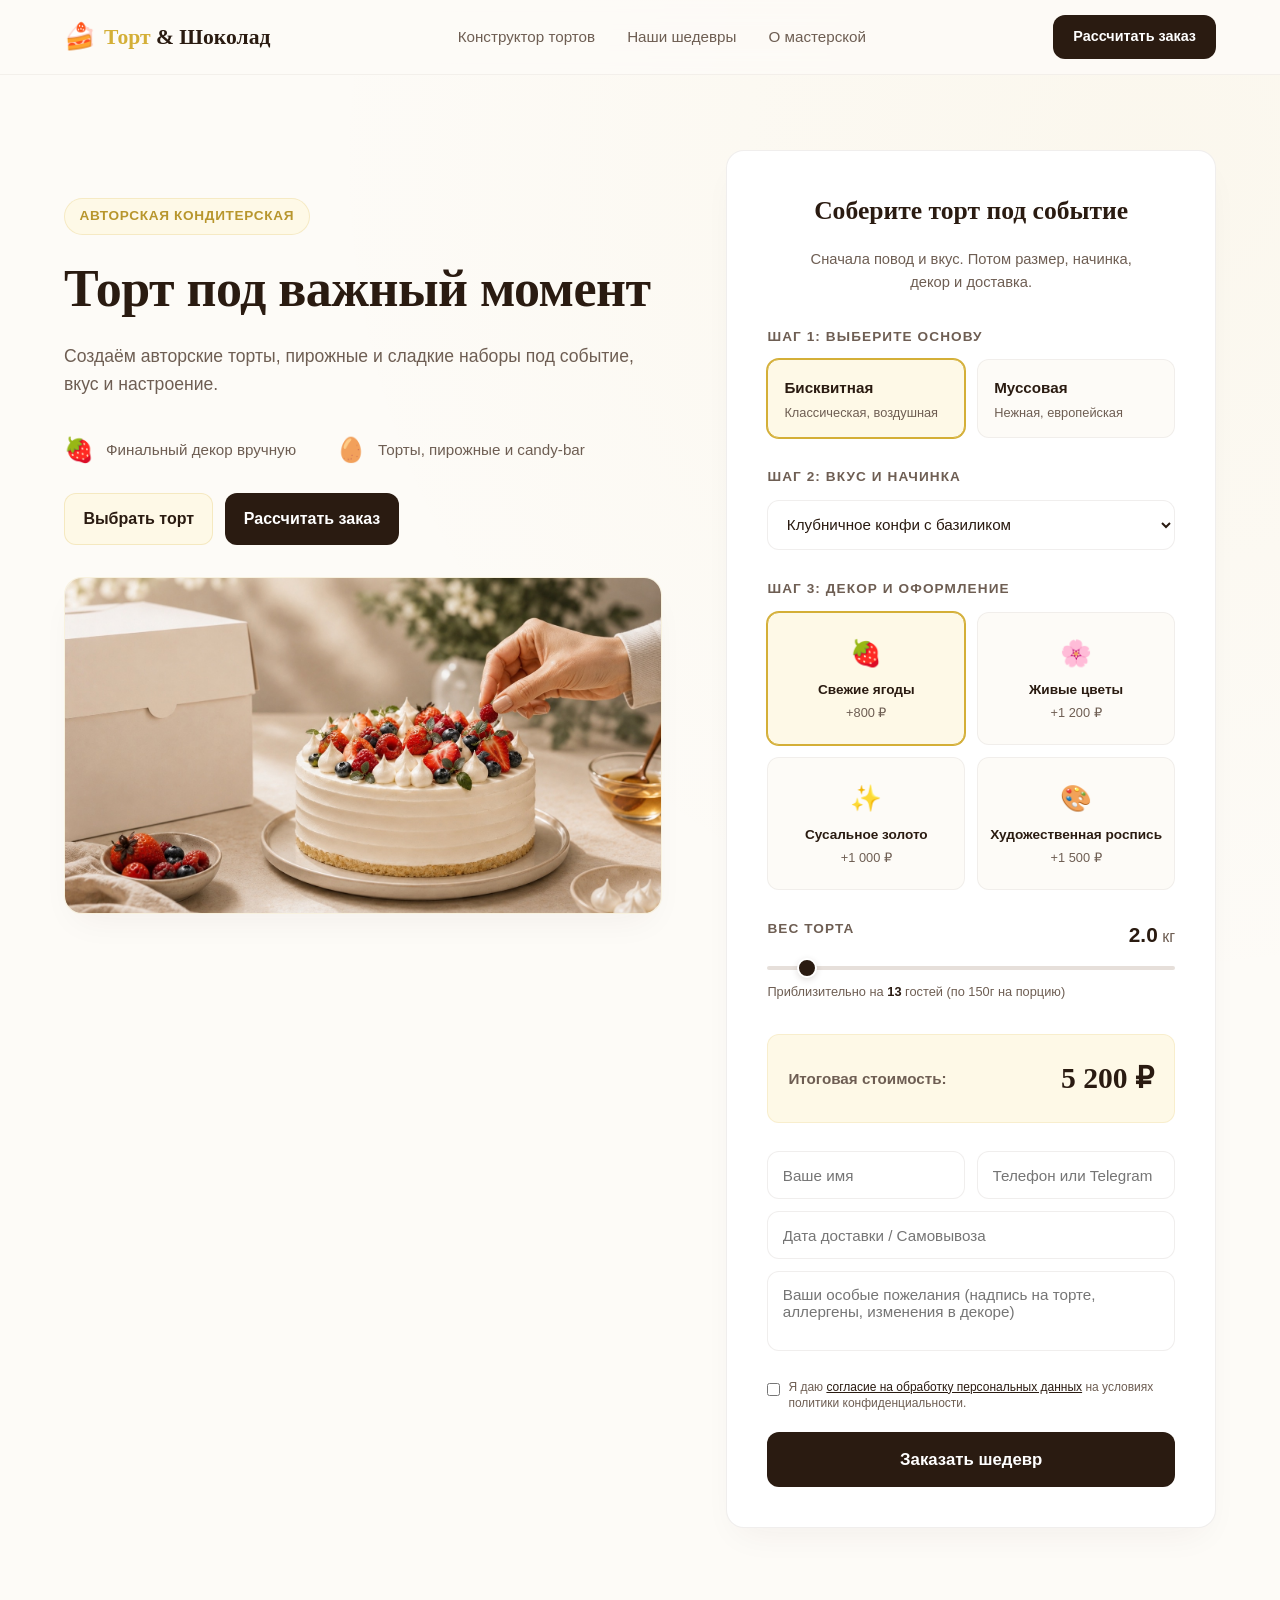
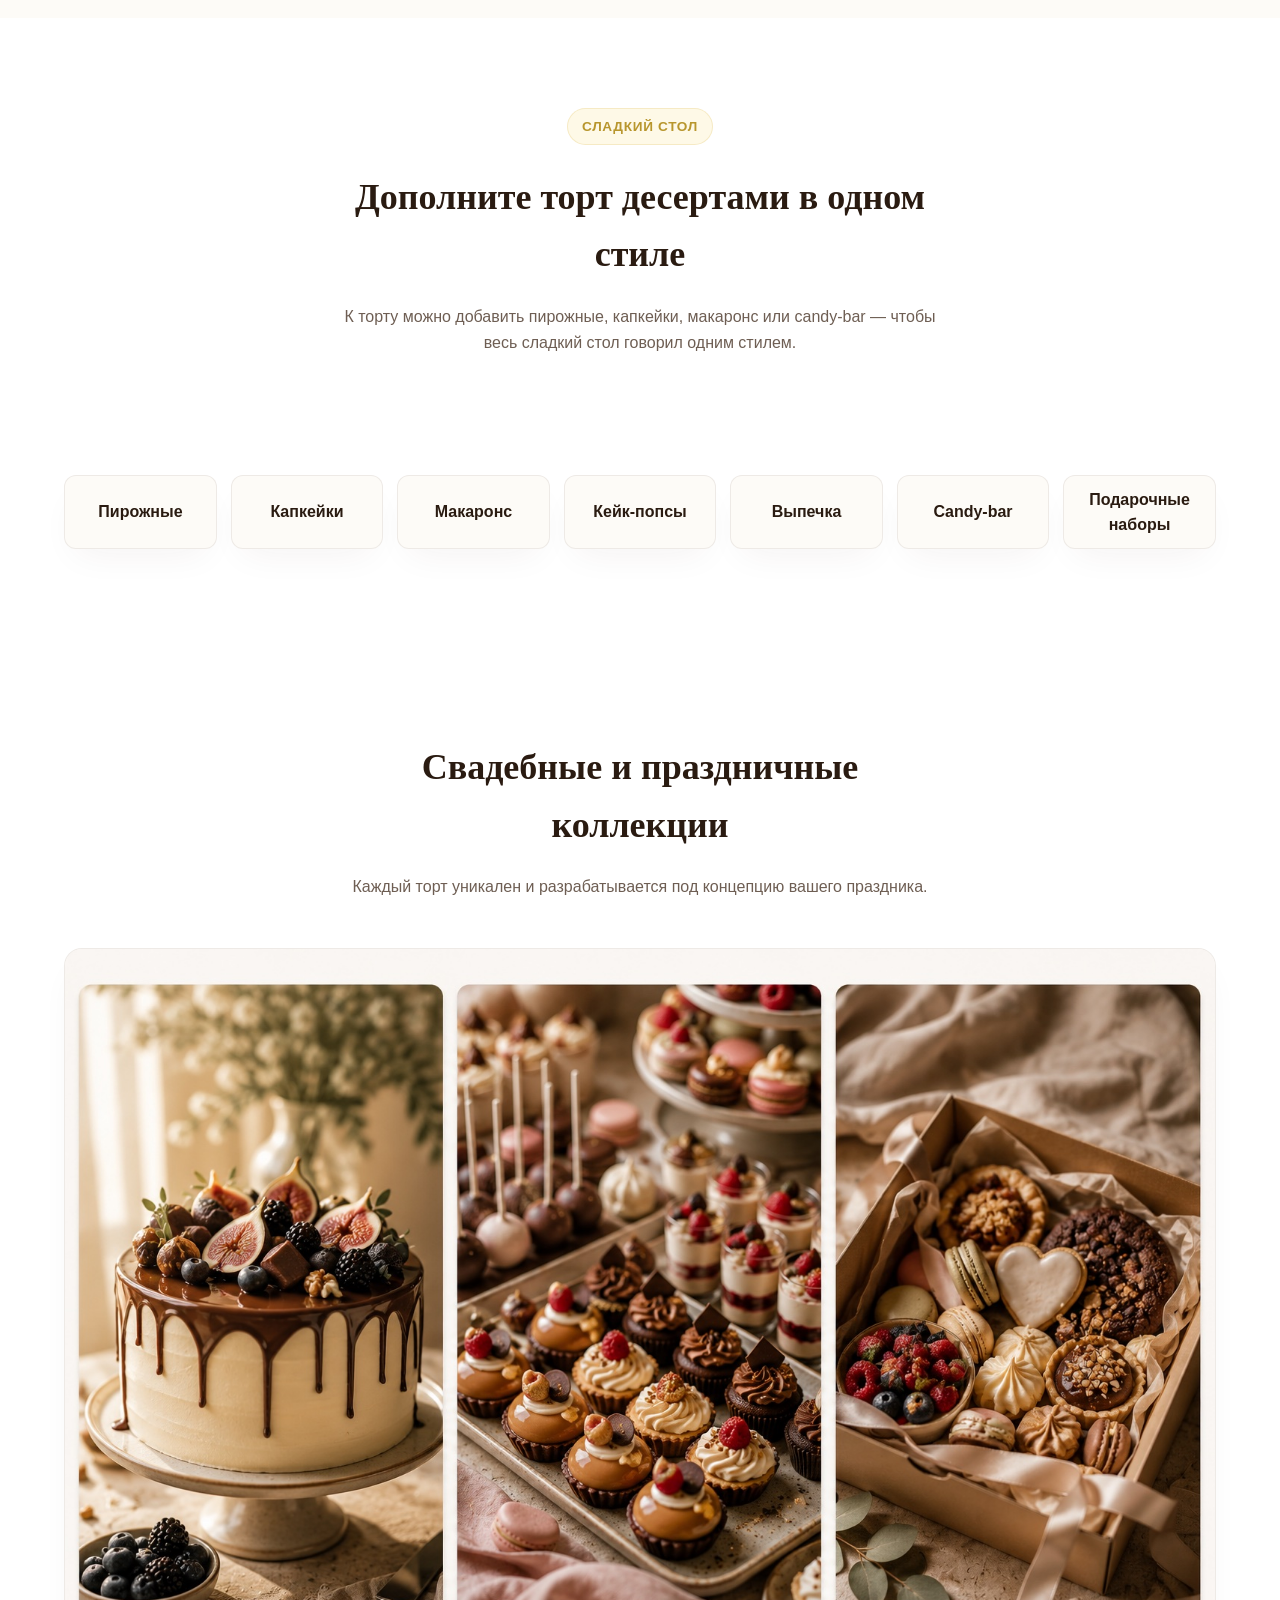
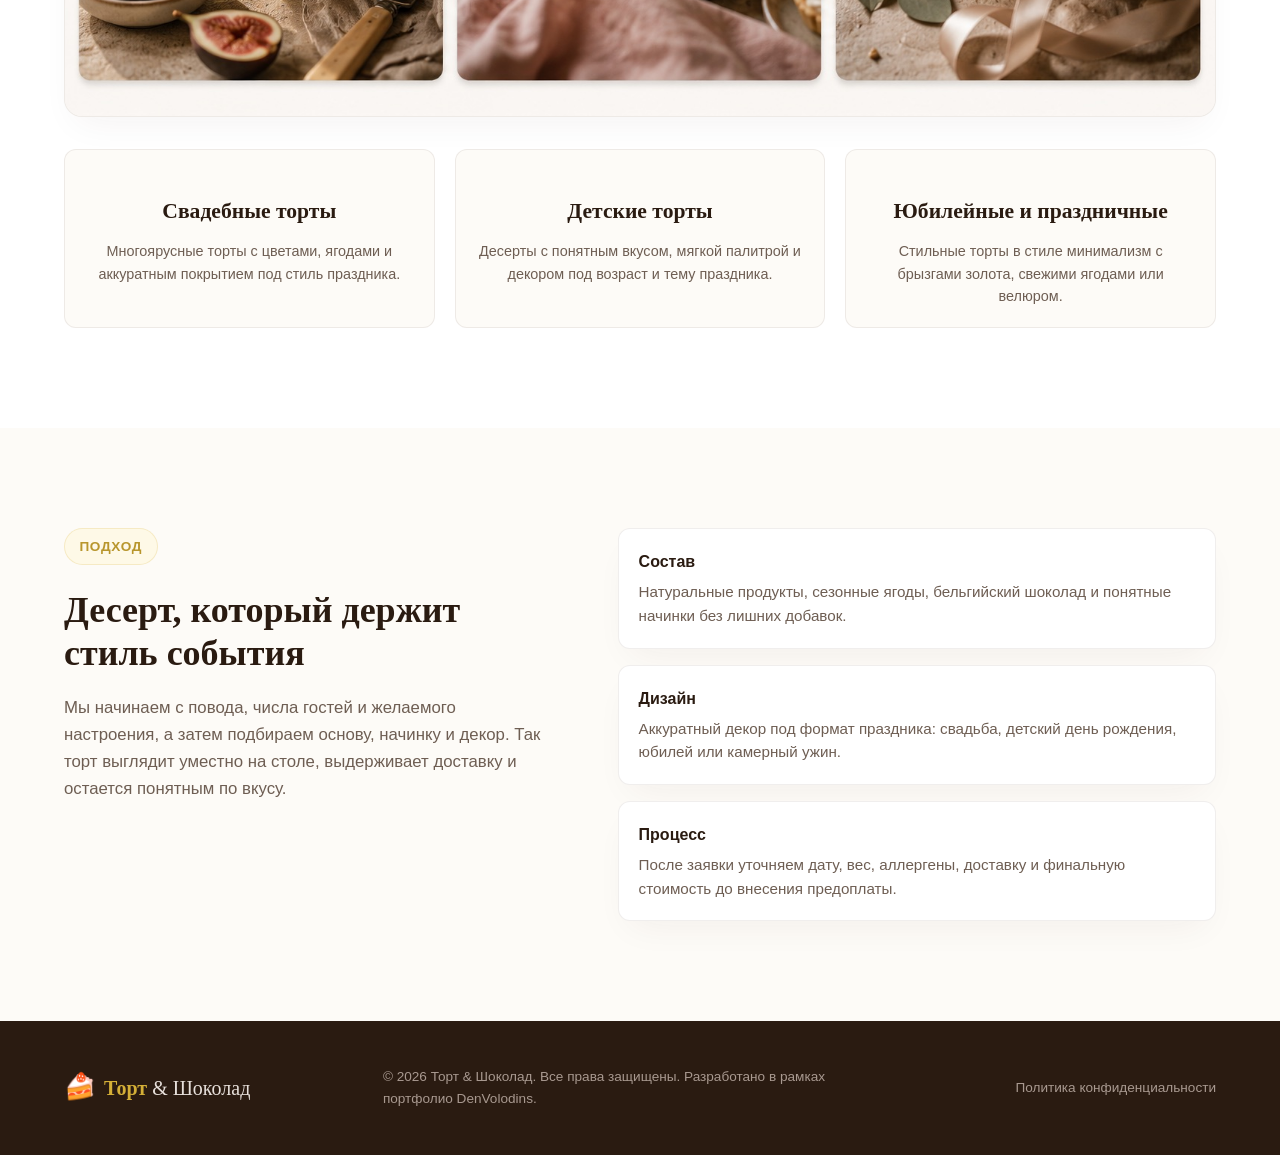
==== commit a9db6178: "Add approved bakery gallery triptych" ====
--- a/index.html
+++ b/index.html
@@ -208,19 +208,19 @@
                     <h2>Свадебные и праздничные коллекции</h2>
                     <p>Каждый торт уникален и разрабатывается под концепцию вашего праздника.</p>
                 </div>
+                <figure class="gallery-triptych">
+                    <img src="assets/images/bakery-gallery-triptych.jpg" alt="Триптих авторских десертов: шоколадный торт, сладкий стол и подарочный набор" loading="eager" fetchpriority="low" decoding="async">
+                </figure>
                 <div class="gallery-grid">
                     <div class="gallery-card">
-                        <img class="gallery-img" src="assets/images/bakery-premium-hero.jpg" alt="Премиальный авторский торт для события" loading="lazy" decoding="async">
                         <h3>Свадебные торты</h3>
                         <p>Многоярусные торты с цветами, ягодами и аккуратным покрытием под стиль праздника.</p>
                     </div>
                     <div class="gallery-card">
-                        <img class="gallery-img" src="assets/images/bakery-premium-hero.jpg" alt="Шоколад, ягоды и декор для праздничного торта" loading="lazy" decoding="async">
                         <h3>Детские торты</h3>
                         <p>Десерты с понятным вкусом, мягкой палитрой и декором под возраст и тему праздника.</p>
                     </div>
                     <div class="gallery-card">
-                        <img class="gallery-img" src="assets/images/bakery-premium-hero.jpg" alt="Кондитерская витрина с тортом и натуральными ингредиентами" loading="lazy" decoding="async">
                         <h3>Юбилейные и праздничные</h3>
                         <p>Стильные торты в стиле минимализм с брызгами золота, свежими ягодами или велюром.</p>
                     </div>
--- a/styles.css
+++ b/styles.css
@@ -763,37 +763,17 @@
 .gallery-grid {
     display: grid;
     grid-template-columns: repeat(3, 1fr);
-    gap: 2.5rem;
+    gap: 1.25rem;
     min-width: 0;
 }
 
 .gallery-card {
     text-align: center;
     min-width: 0;
-    position: relative;
-    cursor: pointer;
-}
-
-.gallery-card::after {
-    content: "посмотреть вкус";
-    position: absolute;
-    left: 50%;
-    top: 286px;
-    transform: translate(-50%, 8px);
-    padding: 0.25rem 0.55rem;
-    border-radius: 999px;
-    background: rgba(200, 69, 50, 0.92);
-    color: white;
-    font-size: 0.74rem;
-    font-weight: 700;
-    opacity: 0;
-    transition: var(--transition);
-    pointer-events: none;
-}
-
-.gallery-card:hover::after {
-    opacity: 1;
-    transform: translate(-50%, 0);
+    border: 1px solid var(--card-border);
+    border-radius: var(--radius-md);
+    padding: 1.25rem;
+    background: var(--bg-body);
 }
 
 .gallery-card h3 {
@@ -804,6 +784,23 @@
     margin-bottom: 0.75rem;
 }
 
+.gallery-triptych {
+    overflow: hidden;
+    border: 1px solid var(--card-border);
+    border-radius: var(--radius-lg);
+    margin: -2rem auto 2rem;
+    box-shadow: var(--shadow);
+    background: var(--bg-body);
+}
+
+.gallery-triptych img {
+    display: block;
+    width: 100%;
+    aspect-ratio: 3 / 2;
+    object-fit: cover;
+    object-position: center;
+}
+
 /* Philosophy Section */
 .philosophy-section {
     padding: 100px 0;
@@ -1013,8 +1010,8 @@
     .addons-grid {
         grid-template-columns: 1fr;
     }
-    .gallery-card::after {
-        display: none;
+    .gallery-triptych {
+        margin-top: -1rem;
     }
     .input-row {
         grid-template-columns: 1fr;
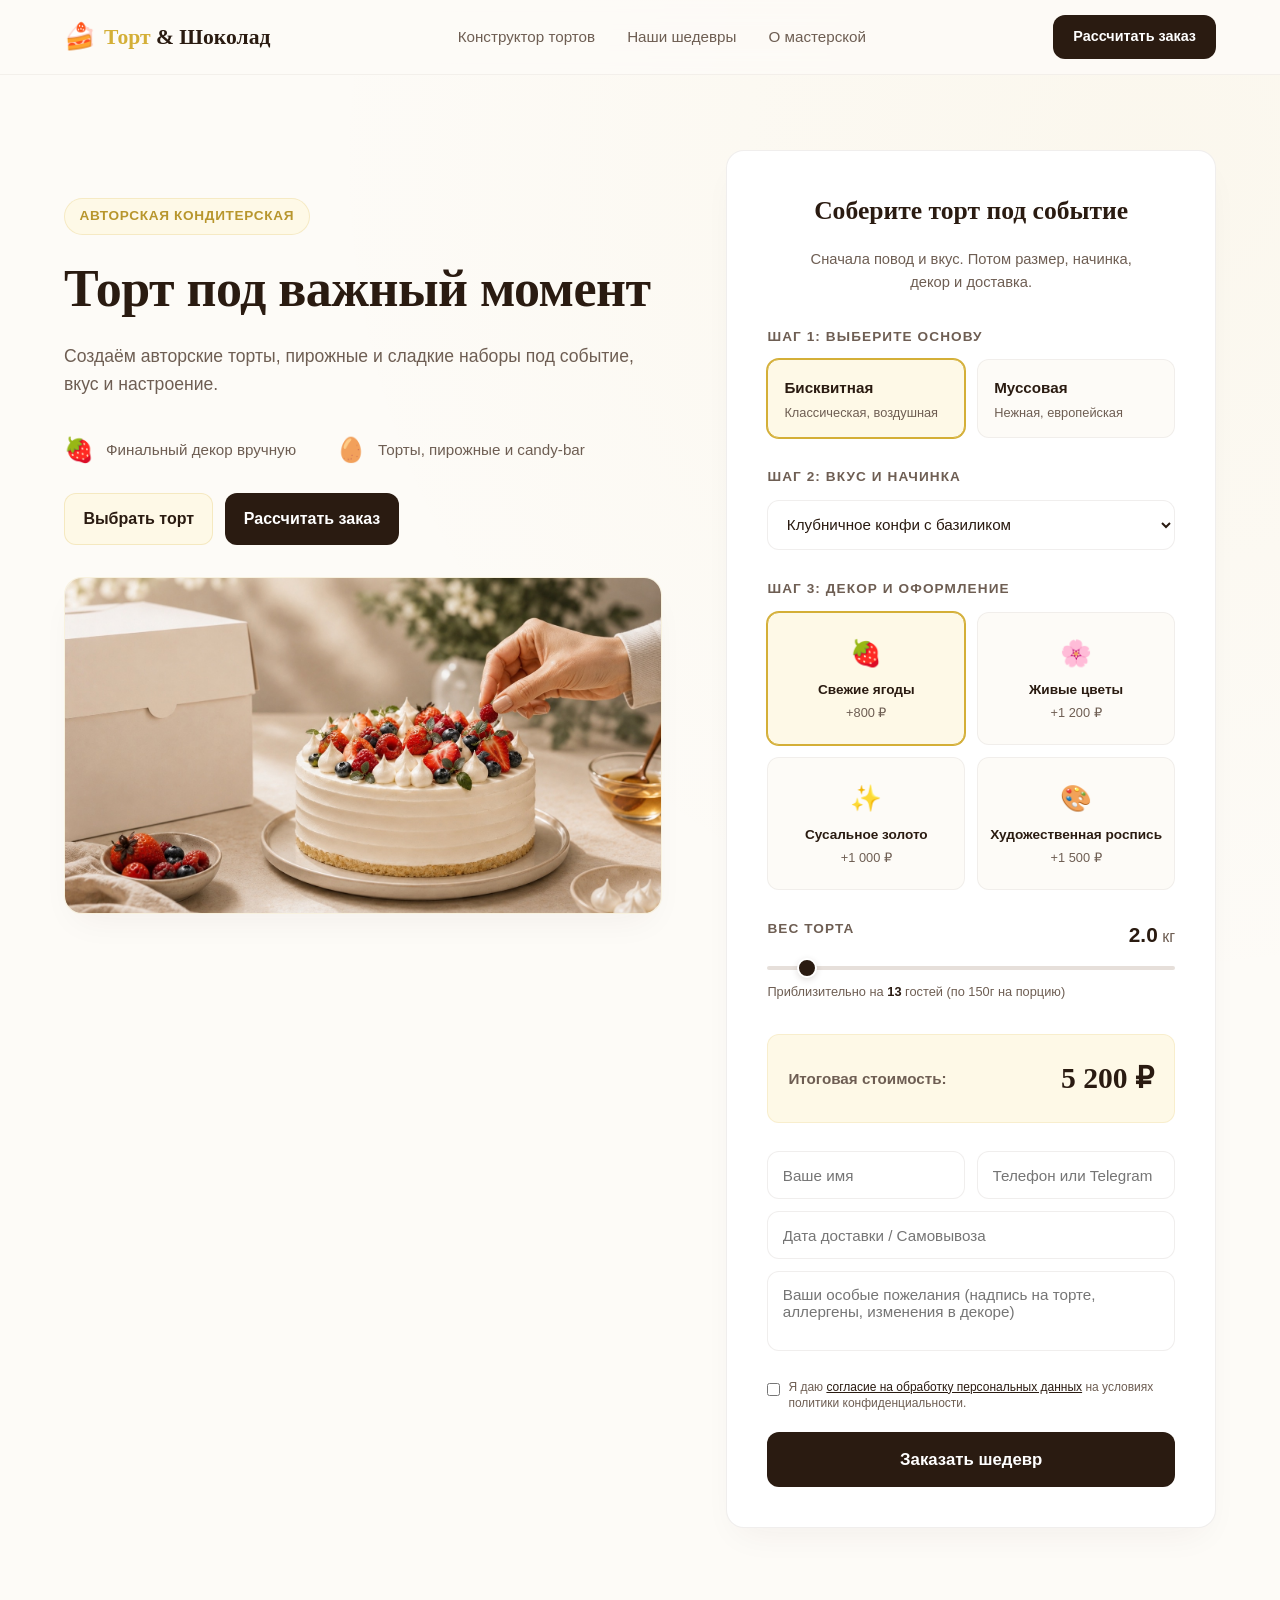
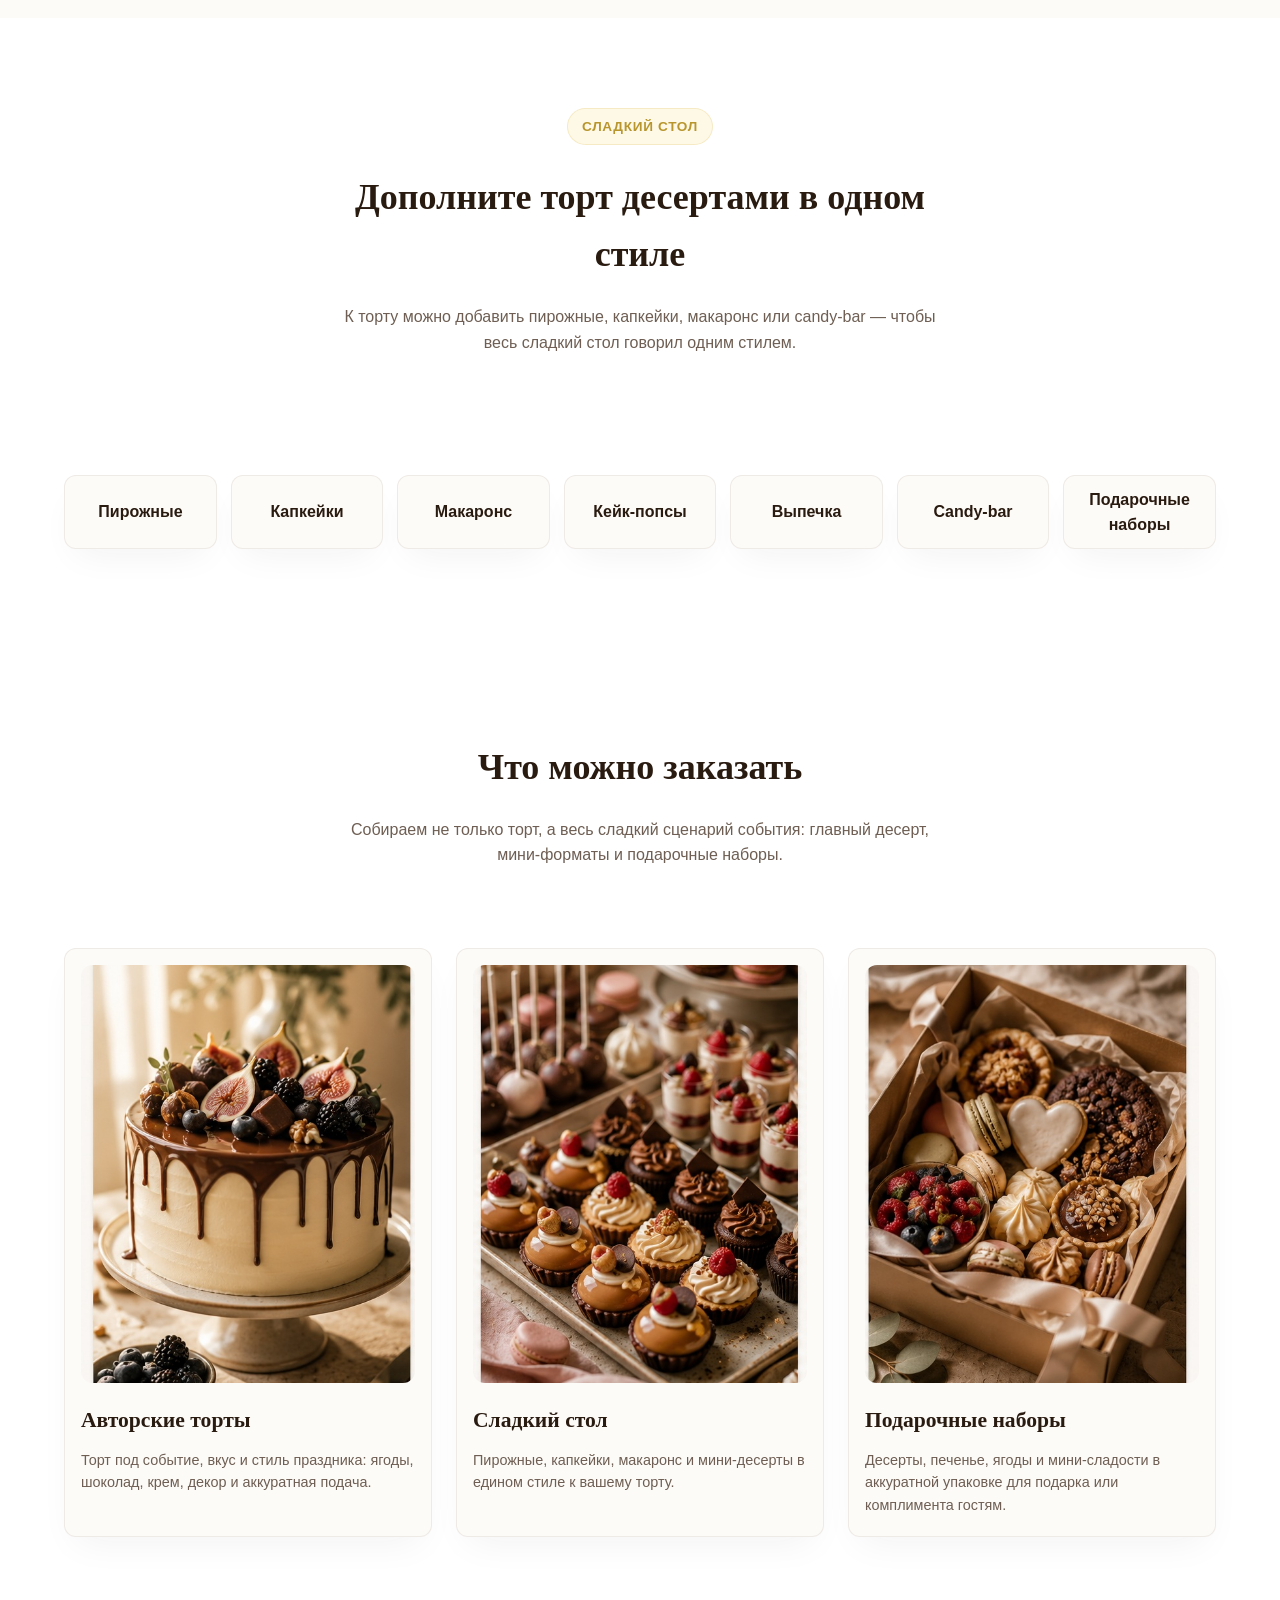
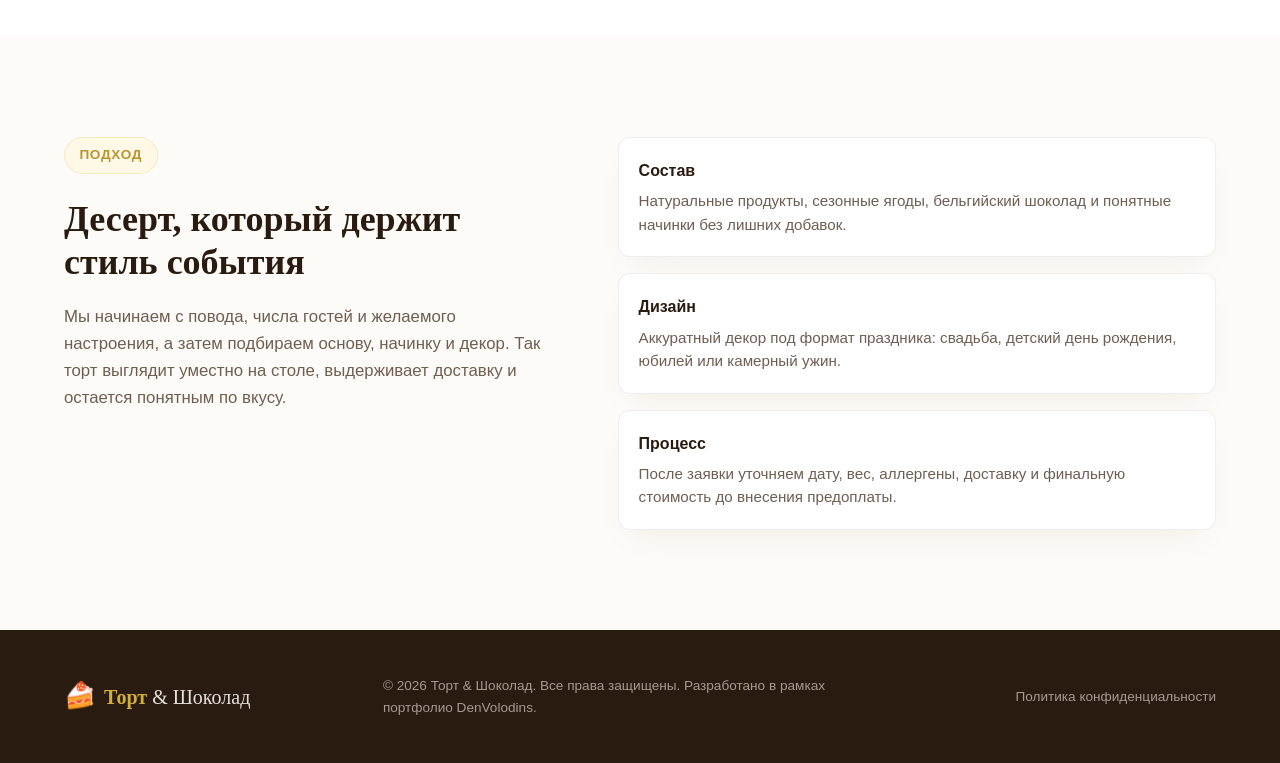
==== commit 4424f691: "Replace bakery gallery with approved scenarios" ====
--- a/index.html
+++ b/index.html
@@ -205,24 +205,24 @@
         <section class="gallery-section" id="gallery">
             <div class="container">
                 <div class="section-head">
-                    <h2>Свадебные и праздничные коллекции</h2>
-                    <p>Каждый торт уникален и разрабатывается под концепцию вашего праздника.</p>
-                </div>
-                <figure class="gallery-triptych">
-                    <img src="assets/images/bakery-gallery-triptych.jpg" alt="Триптих авторских десертов: шоколадный торт, сладкий стол и подарочный набор" loading="eager" fetchpriority="low" decoding="async">
-                </figure>
+                    <h2>Что можно заказать</h2>
+                    <p>Собираем не только торт, а весь сладкий сценарий события: главный десерт, мини-форматы и подарочные наборы.</p>
+                </div>
                 <div class="gallery-grid">
                     <div class="gallery-card">
-                        <h3>Свадебные торты</h3>
-                        <p>Многоярусные торты с цветами, ягодами и аккуратным покрытием под стиль праздника.</p>
+                        <img class="gallery-img" src="assets/images/gallery-01-custom-cake.jpg" alt="Авторский торт с ягодами, инжиром и шоколадным декором" decoding="async">
+                        <h3>Авторские торты</h3>
+                        <p>Торт под событие, вкус и стиль праздника: ягоды, шоколад, крем, декор и аккуратная подача.</p>
                     </div>
                     <div class="gallery-card">
-                        <h3>Детские торты</h3>
-                        <p>Десерты с понятным вкусом, мягкой палитрой и декором под возраст и тему праздника.</p>
+                        <img class="gallery-img" src="assets/images/gallery-02-candy-bar.jpg" alt="Сладкий стол с пирожными, капкейками, макаронс и мини-десертами" decoding="async">
+                        <h3>Сладкий стол</h3>
+                        <p>Пирожные, капкейки, макаронс и мини-десерты в едином стиле к вашему торту.</p>
                     </div>
                     <div class="gallery-card">
-                        <h3>Юбилейные и праздничные</h3>
-                        <p>Стильные торты в стиле минимализм с брызгами золота, свежими ягодами или велюром.</p>
+                        <img class="gallery-img" src="assets/images/gallery-03-gift-set.jpg" alt="Подарочный набор с печеньем, макаронс, ягодами и мини-сладостями" decoding="async">
+                        <h3>Подарочные наборы</h3>
+                        <p>Десерты, печенье, ягоды и мини-сладости в аккуратной упаковке для подарка или комплимента гостям.</p>
                     </div>
                 </div>
             </div>
--- a/styles.css
+++ b/styles.css
@@ -568,7 +568,7 @@
 }
 
 .gallery-img {
-    height: 300px;
+    aspect-ratio: 4 / 5;
     border-radius: 12px;
     margin-bottom: 1.25rem;
     object-position: center;
@@ -763,42 +763,26 @@
 .gallery-grid {
     display: grid;
     grid-template-columns: repeat(3, 1fr);
-    gap: 1.25rem;
+    gap: 1.5rem;
     min-width: 0;
 }
 
 .gallery-card {
-    text-align: center;
+    text-align: left;
     min-width: 0;
     border: 1px solid var(--card-border);
     border-radius: var(--radius-md);
-    padding: 1.25rem;
+    padding: 1rem 1rem 1.25rem;
     background: var(--bg-body);
+    box-shadow: var(--shadow);
 }
 
 .gallery-card h3 {
     font-family: var(--font-display);
     font-size: 1.35rem;
     font-weight: 600;
-    margin-top: 1.5rem;
+    margin-top: 0;
     margin-bottom: 0.75rem;
-}
-
-.gallery-triptych {
-    overflow: hidden;
-    border: 1px solid var(--card-border);
-    border-radius: var(--radius-lg);
-    margin: -2rem auto 2rem;
-    box-shadow: var(--shadow);
-    background: var(--bg-body);
-}
-
-.gallery-triptych img {
-    display: block;
-    width: 100%;
-    aspect-ratio: 3 / 2;
-    object-fit: cover;
-    object-position: center;
 }
 
 /* Philosophy Section */
